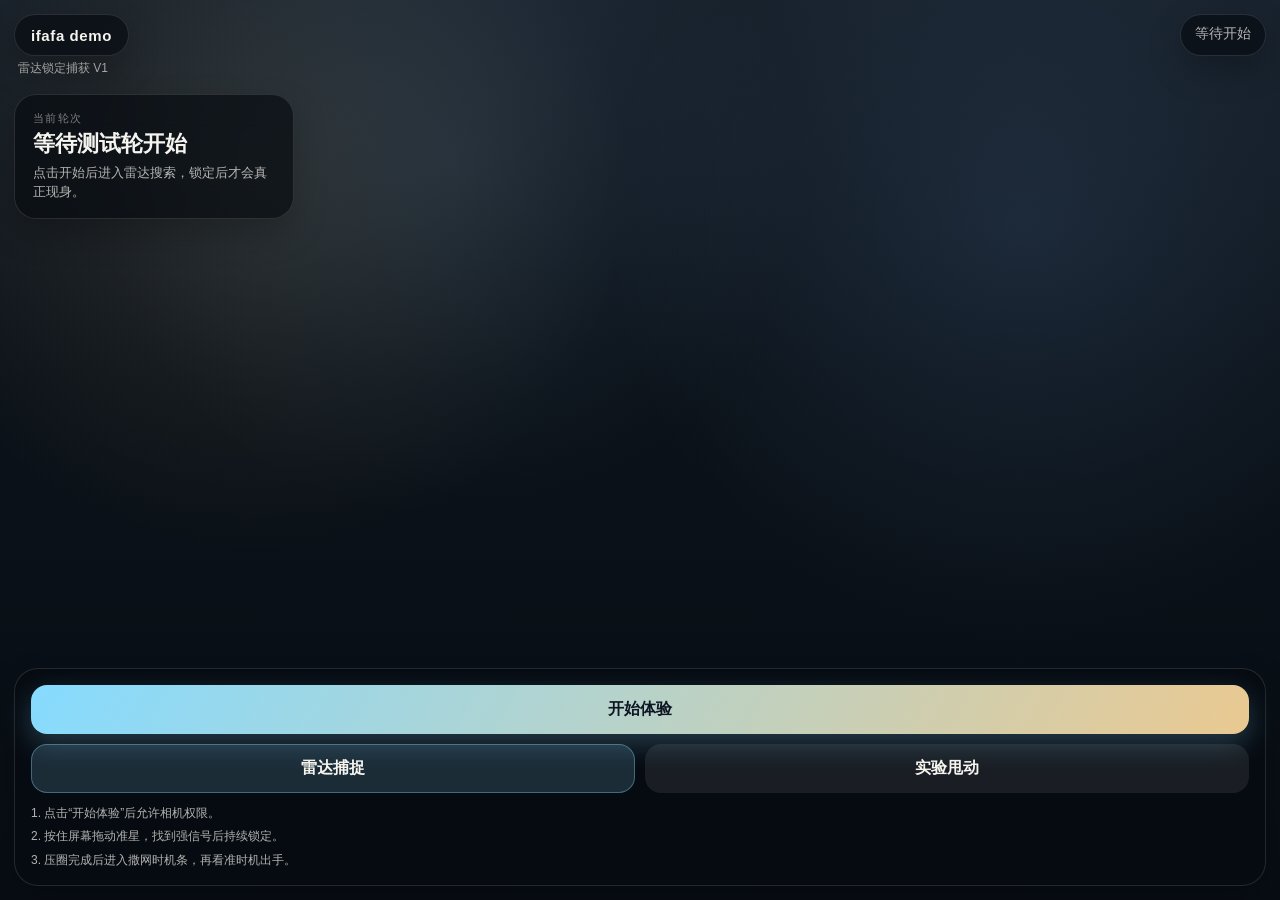
==== index.html @ df703deb "Add 2.5D butterfly rig motion MVP" ====
<!doctype html>
<html lang="zh-CN">
<head>
  <meta charset="UTF-8" />
  <meta name="viewport" content="width=device-width,initial-scale=1,viewport-fit=cover,user-scalable=no" />
  <meta name="apple-mobile-web-app-capable" content="yes" />
  <title>ifafa Demo</title>
  <link rel="stylesheet" href="styles.css" />
</head>
<body>
  <div id="app">
    <video id="camera" playsinline autoplay muted></video>
    <canvas id="fx"></canvas>

    <div class="ambient-glow"></div>

    <div class="topbar">
      <div class="brand-group">
        <div class="brand">ifafa demo</div>
        <div class="brand-subtitle">雷达锁定捕获 V1</div>
      </div>
      <div id="status" class="status">等待开始</div>
    </div>

    <div class="flight-card">
      <div class="eyebrow">当前轮次</div>
      <div id="specimenName" class="specimen-name">等待测试轮开始</div>
      <div id="specimenMeta" class="specimen-meta">点击开始后进入雷达搜索，锁定后才会真正现身。</div>
    </div>

    <div id="hudPanel" class="hud-panel hidden">
      <div class="hud-grid">
        <div class="meter-card">
          <div class="meter-header">
            <span>雷达信号</span>
            <strong id="signalValue">弱</strong>
          </div>
          <div class="meter-shell">
            <div id="signalFill" class="meter-fill meter-fill-signal"></div>
          </div>
        </div>

        <div class="meter-card">
          <div class="meter-header">
            <span>锁定进度</span>
            <strong id="lockValue">0%</strong>
          </div>
          <div class="meter-shell">
            <div id="lockFill" class="meter-fill meter-fill-lock"></div>
          </div>
        </div>

        <div id="trackCard" class="meter-card">
          <div class="meter-header">
            <span>压圈进度</span>
            <strong id="trackValue">0%</strong>
          </div>
          <div class="meter-shell">
            <div id="trackFill" class="meter-fill meter-fill-track"></div>
          </div>
        </div>
      </div>

      <div class="chip-row">
        <div class="chip-card">
          <span>警觉</span>
          <strong id="alertValue">0 / 3</strong>
        </div>
        <div class="chip-card">
          <span>测试网</span>
          <strong id="netsValue">5</strong>
        </div>
      </div>
    </div>

    <div id="butterfly" class="hidden" aria-label="butterfly">
      <div class="butterfly-shadow"></div>
      <div id="butterflyFigure" class="butterfly-figure">
        <div id="butterflyRig" class="butterfly-rig">
          <div class="butterfly-part part-wing-back-left"></div>
          <div class="butterfly-part part-wing-back-right"></div>
          <div class="butterfly-part part-body"></div>
          <div class="butterfly-part part-wing-front-left"></div>
          <div class="butterfly-part part-wing-front-right"></div>
        </div>
      </div>
    </div>

    <div id="reticle" class="reticle hidden" aria-hidden="true">
      <div class="reticle-sweep"></div>
      <div class="reticle-ring reticle-ring-outer"></div>
      <div class="reticle-ring reticle-ring-middle"></div>
      <div class="reticle-ring reticle-ring-inner"></div>
      <div class="reticle-crosshair reticle-crosshair-h"></div>
      <div class="reticle-crosshair reticle-crosshair-v"></div>
      <div class="reticle-core"></div>
      <div id="reticleLabel" class="reticle-label">SEARCH</div>
    </div>

    <div id="throwPanel" class="throw-panel hidden">
      <div class="throw-top">
        <div id="throwTitle" class="throw-title">撒网窗口</div>
        <div id="throwHint" class="throw-hint">观察光标往返节奏，在有效区内出手。</div>
      </div>
      <div class="timing-shell">
        <div id="timingZone" class="timing-zone"></div>
        <div id="perfectZone" class="perfect-zone"></div>
        <div id="timingCursor" class="timing-cursor"></div>
      </div>
      <button id="throwBtn" class="primary-btn throw-btn">撒网</button>
    </div>

    <div id="toast" class="toast hidden"></div>

    <div id="resultCard" class="result-card hidden">
      <div id="resultBadge" class="result-badge">捕获成功</div>
      <div id="resultTitle" class="result-title">你抓到了暮光蝶</div>
      <div id="resultMeta" class="result-meta">轻快型 · Common</div>
      <div id="resultFlavor" class="result-flavor">它像一片被阳光唤醒的叶子，在你面前轻轻拐了一个弯。</div>
      <div class="result-actions">
        <button id="continueBtn" class="secondary-btn">继续探索</button>
      </div>
    </div>

    <div id="bottomPanel" class="bottom-panel">
      <button id="startBtn" class="primary-btn">开始体验</button>
      <div class="modes">
        <button id="huntModeBtn" class="mode-btn active">雷达捕捉</button>
        <button id="shakeModeBtn" class="mode-btn">实验甩动</button>
      </div>
      <div id="phaseHint" class="hint">
        <div>1. 点击“开始体验”后允许相机权限。</div>
        <div>2. 按住屏幕拖动准星，找到强信号后持续锁定。</div>
        <div>3. 压圈完成后进入撒网时机条，再看准时机出手。</div>
      </div>
    </div>
  </div>

  <script src="app.js"></script>
</body>
</html>
---- styles.css ----
:root {
  --bg: #090f15;
  --panel: rgba(7, 11, 17, 0.68);
  --panel-strong: rgba(9, 16, 24, 0.82);
  --line: rgba(255, 255, 255, 0.12);
  --line-strong: rgba(255, 255, 255, 0.22);
  --text: #f6f4ef;
  --muted: rgba(246, 244, 239, 0.72);
  --muted-soft: rgba(246, 244, 239, 0.48);
  --accent: #88d7ff;
  --accent-2: #ffd68a;
  --accent-3: #d9b9ff;
  --success: #9af4c5;
  --danger: #ffb0a7;
  --warning: #ffc67d;
  --shadow: rgba(0, 0, 0, 0.42);
}

* {
  box-sizing: border-box;
}

html,
body {
  margin: 0;
  padding: 0;
  width: 100%;
  height: 100%;
  background: radial-gradient(circle at top, #1a2330 0%, #090f15 60%, #05070b 100%);
  color: var(--text);
  font-family: "SF Pro Text", "Avenir Next", "Helvetica Neue", sans-serif;
  overflow: hidden;
}

body {
  overscroll-behavior: none;
}

#app {
  position: relative;
  width: 100vw;
  height: 100vh;
  overflow: hidden;
  background: #000;
  isolation: isolate;
  touch-action: none;
}

#camera,
#fx,
.ambient-glow {
  position: absolute;
  inset: 0;
  width: 100%;
  height: 100%;
}

#camera {
  object-fit: cover;
  background:
    radial-gradient(circle at 35% 18%, rgba(132, 194, 255, 0.12), transparent 32%),
    linear-gradient(180deg, #18212b 0%, #0d141b 42%, #090f15 100%);
}

#fx {
  pointer-events: none;
}

.ambient-glow {
  pointer-events: none;
  background:
    radial-gradient(circle at 20% 20%, rgba(255, 221, 149, 0.1), transparent 30%),
    radial-gradient(circle at 80% 25%, rgba(125, 182, 255, 0.12), transparent 34%),
    linear-gradient(180deg, rgba(5, 10, 18, 0.1), rgba(5, 10, 18, 0.36));
  z-index: 1;
}

.topbar,
.flight-card,
.hud-panel,
.throw-panel,
.bottom-panel,
.toast,
.result-card,
.reticle {
  z-index: 12;
}

.brand,
.status,
.flight-card,
.hud-panel,
.throw-panel,
.bottom-panel,
.result-card,
.toast {
  background: var(--panel);
  border: 1px solid var(--line);
  backdrop-filter: blur(16px);
  -webkit-backdrop-filter: blur(16px);
  box-shadow: 0 14px 34px rgba(0, 0, 0, 0.24);
}

.topbar {
  position: absolute;
  top: max(14px, env(safe-area-inset-top));
  left: 14px;
  right: 14px;
  display: flex;
  justify-content: space-between;
  gap: 12px;
  align-items: flex-start;
}

.brand-group {
  display: flex;
  flex-direction: column;
  gap: 4px;
}

.brand {
  display: inline-flex;
  align-items: center;
  min-height: 42px;
  padding: 10px 16px;
  border-radius: 999px;
  font-size: 15px;
  font-weight: 700;
  letter-spacing: 0.04em;
  text-transform: lowercase;
}

.brand-subtitle {
  padding-left: 4px;
  font-size: 12px;
  color: var(--muted);
}

.status {
  min-height: 42px;
  max-width: min(46vw, 240px);
  padding: 10px 14px;
  border-radius: 999px;
  font-size: 14px;
  color: var(--muted);
  text-align: right;
}

.flight-card {
  position: absolute;
  top: max(94px, calc(env(safe-area-inset-top) + 78px));
  left: 14px;
  width: min(280px, calc(100vw - 28px));
  border-radius: 22px;
  padding: 16px 18px;
}

.eyebrow {
  font-size: 11px;
  letter-spacing: 0.12em;
  text-transform: uppercase;
  color: var(--muted-soft);
}

.specimen-name {
  margin-top: 6px;
  font-size: 22px;
  font-weight: 700;
  line-height: 1.1;
}

.specimen-meta {
  margin-top: 8px;
  color: var(--muted);
  line-height: 1.45;
  font-size: 13px;
}

.hud-panel {
  position: absolute;
  top: max(94px, calc(env(safe-area-inset-top) + 78px));
  right: 14px;
  width: min(310px, calc(100vw - 28px));
  border-radius: 22px;
  padding: 14px;
}

.hud-grid {
  display: grid;
  gap: 10px;
}

.meter-card {
  display: grid;
  gap: 7px;
}

.meter-card.is-dimmed {
  opacity: 0.45;
}

.meter-header {
  display: flex;
  justify-content: space-between;
  gap: 8px;
  font-size: 12px;
  color: var(--muted);
}

.meter-header strong {
  color: var(--text);
  font-size: 13px;
}

.meter-shell {
  position: relative;
  height: 9px;
  border-radius: 999px;
  background: rgba(255, 255, 255, 0.08);
  overflow: hidden;
}

.meter-fill {
  position: absolute;
  inset: 0 auto 0 0;
  width: 0%;
  border-radius: inherit;
  transition: width 120ms ease-out, opacity 120ms ease-out;
}

.meter-fill-signal {
  background: linear-gradient(90deg, rgba(136, 215, 255, 0.24), rgba(136, 215, 255, 0.92));
}

.meter-fill-lock {
  background: linear-gradient(90deg, rgba(255, 214, 138, 0.22), rgba(255, 214, 138, 0.92));
}

.meter-fill-track {
  background: linear-gradient(90deg, rgba(154, 244, 197, 0.22), rgba(154, 244, 197, 0.94));
}

.chip-row {
  display: grid;
  grid-template-columns: 1fr 1fr;
  gap: 10px;
  margin-top: 12px;
}

.chip-card {
  display: flex;
  justify-content: space-between;
  gap: 8px;
  align-items: center;
  min-height: 44px;
  padding: 11px 12px;
  border-radius: 16px;
  background: rgba(255, 255, 255, 0.04);
  border: 1px solid rgba(255, 255, 255, 0.06);
}

.chip-card span {
  font-size: 12px;
  color: var(--muted);
}

.chip-card strong {
  font-size: 15px;
}

#butterfly {
  --size: 112px;
  --dir-x: 1;
  --flight-tilt: 0deg;
  --bank-angle: 0deg;
  --lift: 0px;
  --rig-lift: 0px;
  --rig-jitter-x: 0px;
  --rig-jitter-y: 0px;
  --body-tilt: 0deg;
  --body-yaw: 0deg;
  --body-bob: 0px;
  --body-scale: 1;
  --wing-front-left-angle: -10deg;
  --wing-front-right-angle: 10deg;
  --wing-back-left-angle: -7deg;
  --wing-back-right-angle: 7deg;
  --wing-front-left-scale: 1;
  --wing-front-right-scale: 1;
  --wing-back-left-scale: 1;
  --wing-back-right-scale: 1;
  --shadow-scale: 0.94;
  --shadow-opacity: 0.42;
  --flap-duration: 0.24s;
  --flap-depth: 1;
  --wing-a: #fff4b3;
  --wing-b: #f3a55d;
  --wing-c: #7ac7ff;
  --wing-d: #695ee6;
  --body-color: #37293d;
  position: absolute;
  left: 50%;
  top: 34%;
  width: var(--size);
  height: var(--size);
  transform: translate(-50%, -50%) rotate(var(--flight-tilt));
  pointer-events: none;
  z-index: 10;
  filter: drop-shadow(0 8px 18px rgba(0, 0, 0, 0.38));
}

#butterfly.materializing {
  animation: materializeFloat 0.76s ease-out forwards;
}

.butterfly-shadow {
  position: absolute;
  left: 50%;
  bottom: -8px;
  width: 52%;
  height: 12px;
  transform: translateX(-50%) scaleX(var(--shadow-scale));
  border-radius: 999px;
  background: rgba(0, 0, 0, 0.22);
  filter: blur(10px);
  opacity: var(--shadow-opacity);
}

.butterfly-figure {
  position: absolute;
  inset: 0;
  transform: translateY(var(--lift)) scaleX(var(--dir-x)) rotate(var(--bank-angle));
  transform-origin: 50% 50%;
  transform-style: preserve-3d;
  perspective: 720px;
}

.butterfly-rig {
  position: absolute;
  inset: 0;
  transform:
    translate3d(var(--rig-jitter-x), calc(var(--rig-lift) + var(--rig-jitter-y)), 0)
    rotateZ(var(--body-yaw));
  transform-origin: 50% 55%;
  transform-style: preserve-3d;
  will-change: transform;
}

.butterfly-part {
  position: absolute;
  inset: 0;
  background-image: var(--part-image, none);
  background-repeat: no-repeat;
  background-position: center;
  background-size: 100% 100%;
  backface-visibility: hidden;
  will-change: transform, opacity, filter;
}

.part-wing-back-left,
.part-wing-back-right {
  opacity: 0.86;
  filter: saturate(0.92) brightness(0.92);
}

.part-wing-front-left,
.part-wing-front-right {
  filter: saturate(1.04) brightness(1.02);
}

.part-body {
  z-index: 3;
  clip-path: polygon(45% 11%, 55% 11%, 59% 37%, 58% 83%, 52% 96%, 48% 96%, 42% 83%, 41% 37%);
  transform:
    translateY(var(--body-bob))
    rotate(var(--body-tilt))
    scale(var(--body-scale));
  transform-origin: 50% 56%;
}

.part-wing-back-left {
  z-index: 1;
  clip-path: polygon(5% 47%, 19% 39%, 39% 47%, 49% 54%, 48% 87%, 31% 95%, 13% 84%, 6% 61%);
  transform:
    translate3d(-1.5%, 1%, -12px)
    rotate(var(--wing-back-left-angle))
    scaleY(var(--wing-back-left-scale));
  transform-origin: 49% 56%;
}

.part-wing-back-right {
  z-index: 1;
  clip-path: polygon(95% 47%, 81% 39%, 61% 47%, 51% 54%, 52% 87%, 69% 95%, 87% 84%, 94% 61%);
  transform:
    translate3d(1.5%, 1%, -12px)
    rotate(var(--wing-back-right-angle))
    scaleY(var(--wing-back-right-scale));
  transform-origin: 51% 56%;
}

.part-wing-front-left {
  z-index: 4;
  clip-path: polygon(4% 17%, 25% 5%, 45% 11%, 52% 48%, 46% 54%, 34% 47%, 15% 39%, 6% 27%);
  transform:
    translate3d(-1.5%, -0.5%, 10px)
    rotate(var(--wing-front-left-angle))
    scaleY(var(--wing-front-left-scale));
  transform-origin: 50% 53%;
}

.part-wing-front-right {
  z-index: 4;
  clip-path: polygon(96% 17%, 75% 5%, 55% 11%, 48% 48%, 54% 54%, 66% 47%, 85% 39%, 94% 27%);
  transform:
    translate3d(1.5%, -0.5%, 10px)
    rotate(var(--wing-front-right-angle))
    scaleY(var(--wing-front-right-scale));
  transform-origin: 50% 53%;
}

.reticle {
  --signal-strength: 0;
  --lock-progress: 0;
  --track-progress: 0;
  position: absolute;
  left: 50%;
  top: 40%;
  width: 148px;
  height: 148px;
  transform: translate(-50%, -50%);
  border-radius: 50%;
  pointer-events: none;
  z-index: 13;
}

.reticle::before {
  content: "";
  position: absolute;
  inset: -16px;
  border-radius: 50%;
  border: 1px solid rgba(136, 215, 255, calc(0.04 + var(--signal-strength) * 0.24));
  box-shadow:
    0 0 30px rgba(136, 215, 255, calc(0.05 + var(--signal-strength) * 0.22)),
    inset 0 0 28px rgba(136, 215, 255, calc(0.02 + var(--lock-progress) * 0.24));
}

.reticle.is-track::before {
  border-color: rgba(154, 244, 197, calc(0.08 + var(--track-progress) * 0.24));
  box-shadow:
    0 0 36px rgba(154, 244, 197, calc(0.08 + var(--track-progress) * 0.22)),
    inset 0 0 34px rgba(154, 244, 197, calc(0.04 + var(--track-progress) * 0.28));
}

.reticle.is-throw::before {
  border-color: rgba(255, 214, 138, 0.3);
  box-shadow:
    0 0 40px rgba(255, 214, 138, 0.28),
    inset 0 0 28px rgba(255, 214, 138, 0.16);
}

.reticle.is-focused .reticle-sweep {
  opacity: 1;
}

.reticle-sweep,
.reticle-ring,
.reticle-core,
.reticle-crosshair,
.reticle-label {
  position: absolute;
}

.reticle-sweep {
  inset: 9px;
  border-radius: 50%;
  background:
    conic-gradient(
      from 0deg,
      rgba(136, 215, 255, 0) 0deg,
      rgba(136, 215, 255, 0.08) 220deg,
      rgba(136, 215, 255, 0.44) 310deg,
      rgba(136, 215, 255, 0.08) 360deg
    );
  mix-blend-mode: screen;
  opacity: calc(0.2 + var(--signal-strength) * 0.65);
  animation: sweepSpin 1.4s linear infinite;
}

.reticle-ring {
  inset: 0;
  border-radius: 50%;
  border: 1px solid rgba(255, 255, 255, 0.18);
}

.reticle-ring-middle {
  inset: 17px;
  border-color: rgba(255, 255, 255, 0.12);
}

.reticle-ring-inner {
  inset: 34px;
  border-color: rgba(255, 255, 255, 0.1);
}

.reticle-core {
  left: 50%;
  top: 50%;
  width: 16px;
  height: 16px;
  transform: translate(-50%, -50%);
  border-radius: 50%;
  background:
    radial-gradient(circle at 50% 50%, rgba(255, 255, 255, 0.88), rgba(136, 215, 255, 0.18) 68%, transparent 72%);
  box-shadow:
    0 0 14px rgba(136, 215, 255, calc(0.16 + var(--signal-strength) * 0.35)),
    0 0 28px rgba(136, 215, 255, calc(0.1 + var(--lock-progress) * 0.24));
}

.reticle-crosshair {
  left: 50%;
  top: 50%;
  background: rgba(255, 255, 255, 0.28);
  transform: translate(-50%, -50%);
}

.reticle-crosshair-h {
  width: 92px;
  height: 1px;
}

.reticle-crosshair-v {
  width: 1px;
  height: 92px;
}

.reticle-label {
  left: 50%;
  bottom: -28px;
  transform: translateX(-50%);
  min-width: 88px;
  padding: 6px 10px;
  border-radius: 999px;
  background: rgba(5, 10, 18, 0.64);
  border: 1px solid rgba(255, 255, 255, 0.12);
  text-align: center;
  font-size: 11px;
  letter-spacing: 0.12em;
  color: var(--muted);
}

.throw-panel {
  position: absolute;
  left: 14px;
  right: 14px;
  bottom: max(212px, calc(env(safe-area-inset-bottom) + 188px));
  border-radius: 24px;
  padding: 16px;
}

.throw-top {
  display: flex;
  justify-content: space-between;
  gap: 10px;
  align-items: flex-start;
}

.throw-title {
  font-size: 18px;
  font-weight: 700;
}

.throw-hint {
  max-width: 54%;
  text-align: right;
  color: var(--muted);
  font-size: 12px;
  line-height: 1.4;
}

.timing-shell {
  position: relative;
  height: 34px;
  margin-top: 14px;
  border-radius: 999px;
  background:
    linear-gradient(90deg, rgba(255, 255, 255, 0.05), rgba(255, 255, 255, 0.1)),
    rgba(255, 255, 255, 0.06);
  overflow: hidden;
}

.timing-zone,
.perfect-zone,
.timing-cursor {
  position: absolute;
  top: 0;
  bottom: 0;
}

.timing-zone {
  border-radius: 999px;
  background: rgba(255, 214, 138, 0.32);
  box-shadow: inset 0 0 0 1px rgba(255, 214, 138, 0.32);
}

.perfect-zone {
  border-radius: 999px;
  background: rgba(154, 244, 197, 0.44);
  box-shadow: inset 0 0 0 1px rgba(154, 244, 197, 0.42);
}

.timing-cursor {
  width: 4px;
  border-radius: 999px;
  background: linear-gradient(180deg, #ffffff 0%, #88d7ff 100%);
  box-shadow:
    0 0 12px rgba(255, 255, 255, 0.5),
    0 0 28px rgba(136, 215, 255, 0.42);
  transform: translateX(-50%);
}

.throw-btn {
  margin-top: 14px;
}

.bottom-panel {
  position: absolute;
  left: 14px;
  right: 14px;
  bottom: max(14px, env(safe-area-inset-bottom));
  border-radius: 24px;
  padding: 16px;
}

.primary-btn,
.secondary-btn,
.mode-btn {
  appearance: none;
  border: none;
  border-radius: 16px;
  padding: 14px 16px;
  font-size: 16px;
  font-weight: 700;
}

.primary-btn {
  width: 100%;
  background: linear-gradient(120deg, #86dbff 0%, #eac991 100%);
  color: #0d1622;
  box-shadow: 0 10px 28px rgba(134, 219, 255, 0.24);
}

.primary-btn:disabled {
  opacity: 0.6;
}

.secondary-btn {
  width: 100%;
  background: rgba(255, 255, 255, 0.12);
  color: var(--text);
}

.modes {
  display: grid;
  grid-template-columns: 1fr 1fr;
  gap: 10px;
  margin-top: 10px;
}

.mode-btn {
  background: rgba(255, 255, 255, 0.08);
  color: var(--text);
}

.mode-btn.active {
  background: rgba(136, 215, 255, 0.16);
  box-shadow: inset 0 0 0 1px rgba(136, 215, 255, 0.36);
}

.hint {
  margin-top: 12px;
  display: grid;
  gap: 6px;
  color: var(--muted);
  font-size: 12px;
  line-height: 1.45;
}

.toast {
  position: absolute;
  left: 50%;
  top: 23%;
  transform: translateX(-50%);
  max-width: calc(100vw - 34px);
  border-radius: 999px;
  padding: 10px 14px;
  text-align: center;
  font-size: 14px;
}

.result-card {
  position: absolute;
  left: 16px;
  right: 16px;
  top: 50%;
  transform: translateY(-50%);
  border-radius: 26px;
  padding: 20px;
  box-shadow: 0 24px 60px rgba(0, 0, 0, 0.4);
}

.result-card.is-failure {
  background: rgba(19, 12, 12, 0.82);
}

.result-badge {
  display: inline-flex;
  align-items: center;
  min-height: 30px;
  padding: 6px 12px;
  border-radius: 999px;
  background: rgba(136, 215, 255, 0.14);
  color: var(--accent);
  font-size: 12px;
  font-weight: 700;
}

.result-card.is-failure .result-badge {
  background: rgba(255, 176, 167, 0.14);
  color: var(--danger);
}

.result-card.is-perfect .result-badge {
  background: rgba(154, 244, 197, 0.16);
  color: var(--success);
}

.result-title {
  margin-top: 14px;
  font-size: 30px;
  font-weight: 800;
  line-height: 1.05;
}

.result-meta {
  margin-top: 8px;
  color: rgba(246, 244, 239, 0.82);
  font-size: 15px;
}

.result-flavor {
  margin-top: 12px;
  color: var(--muted);
  font-size: 14px;
  line-height: 1.55;
}

.result-actions {
  margin-top: 18px;
}

.hidden {
  display: none !important;
}

.capture-hit {
  animation: capturePulse 0.38s ease-out forwards;
}

@keyframes sweepSpin {
  from {
    transform: rotate(0deg);
  }
  to {
    transform: rotate(360deg);
  }
}

@keyframes materializeFloat {
  0% {
    opacity: 0;
    filter: blur(16px) drop-shadow(0 0 0 rgba(136, 215, 255, 0));
    transform: translate(-50%, -50%) scale(0.74) rotate(calc(var(--flight-tilt) - 10deg));
  }
  45% {
    opacity: 0.74;
    filter: blur(7px) drop-shadow(0 0 18px rgba(136, 215, 255, 0.34));
  }
  100% {
    opacity: 1;
    filter: blur(0) drop-shadow(0 8px 18px rgba(0, 0, 0, 0.38));
    transform: translate(-50%, -50%) scale(1) rotate(var(--flight-tilt));
  }
}

@keyframes capturePulse {
  0% {
    opacity: 1;
    transform: translateY(var(--lift)) scaleX(var(--dir-x)) rotate(var(--bank-angle)) scale(1);
  }
  55% {
    opacity: 1;
    transform: translateY(var(--lift)) scaleX(var(--dir-x)) rotate(var(--bank-angle)) scale(1.14);
  }
  100% {
    opacity: 0;
    transform: translateY(var(--lift)) scaleX(var(--dir-x)) rotate(var(--bank-angle)) scale(0.42);
  }
}

@media (max-width: 760px) {
  .hud-panel {
    top: auto;
    left: 14px;
    right: 14px;
    bottom: max(342px, calc(env(safe-area-inset-bottom) + 318px));
    width: auto;
  }

  .throw-panel {
    bottom: max(236px, calc(env(safe-area-inset-bottom) + 212px));
  }
}

@media (max-width: 420px) {
  .brand-subtitle,
  .hint {
    font-size: 11px;
  }

  .flight-card,
  .hud-panel,
  .throw-panel,
  .bottom-panel {
    border-radius: 20px;
  }

  .specimen-name {
    font-size: 20px;
  }

  .reticle {
    width: 138px;
    height: 138px;
  }

  .throw-title {
    font-size: 17px;
  }

  .result-title {
    font-size: 26px;
  }
}
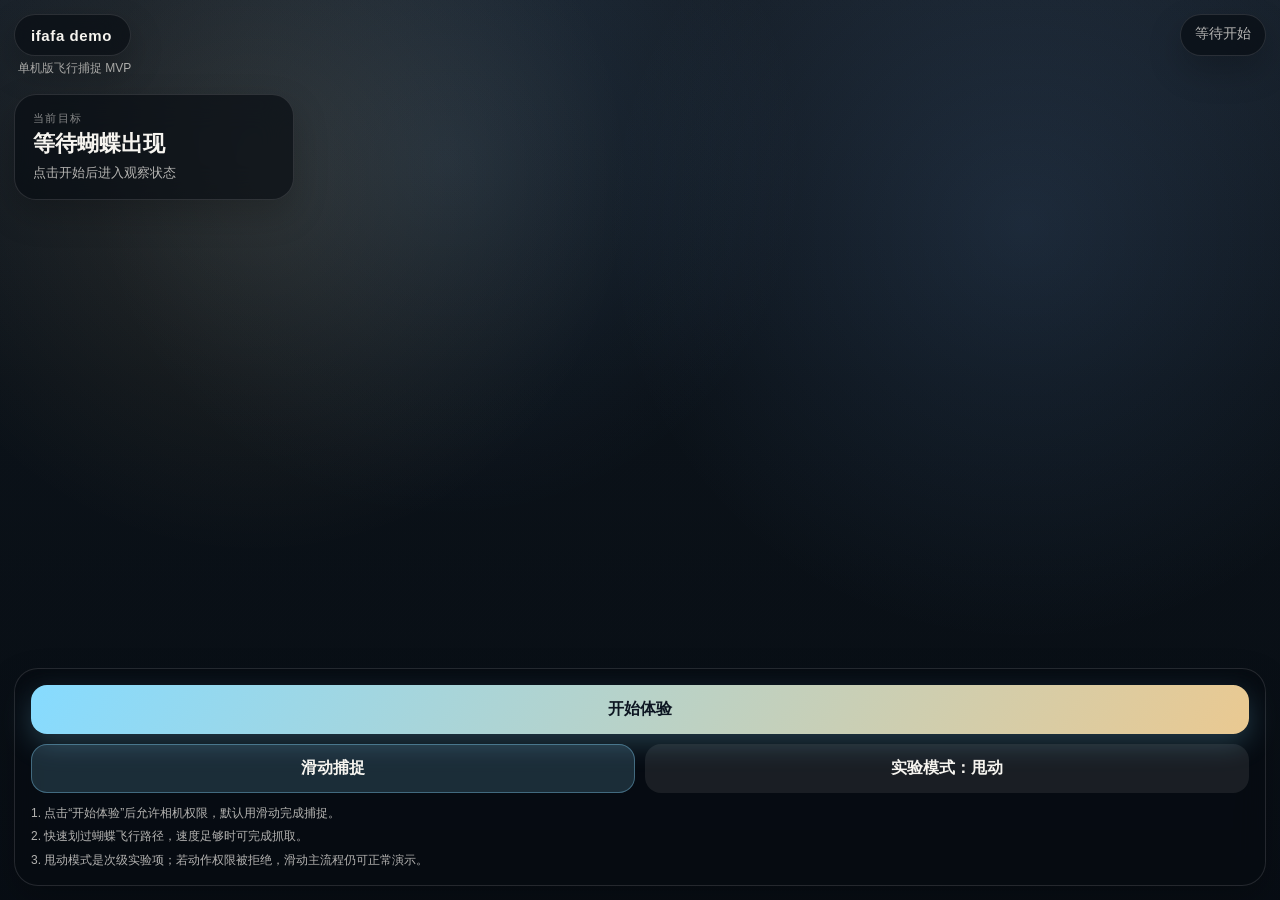
==== commit 3a601e1f: "Restore flying capture baseline on main" ====
--- a/index.html
+++ b/index.html
@@ -17,99 +17,32 @@
     <div class="topbar">
       <div class="brand-group">
         <div class="brand">ifafa demo</div>
-        <div class="brand-subtitle">雷达锁定捕获 V1</div>
+        <div class="brand-subtitle">单机版飞行捕捉 MVP</div>
       </div>
       <div id="status" class="status">等待开始</div>
     </div>
 
     <div class="flight-card">
-      <div class="eyebrow">当前轮次</div>
-      <div id="specimenName" class="specimen-name">等待测试轮开始</div>
-      <div id="specimenMeta" class="specimen-meta">点击开始后进入雷达搜索，锁定后才会真正现身。</div>
-    </div>
-
-    <div id="hudPanel" class="hud-panel hidden">
-      <div class="hud-grid">
-        <div class="meter-card">
-          <div class="meter-header">
-            <span>雷达信号</span>
-            <strong id="signalValue">弱</strong>
-          </div>
-          <div class="meter-shell">
-            <div id="signalFill" class="meter-fill meter-fill-signal"></div>
-          </div>
-        </div>
-
-        <div class="meter-card">
-          <div class="meter-header">
-            <span>锁定进度</span>
-            <strong id="lockValue">0%</strong>
-          </div>
-          <div class="meter-shell">
-            <div id="lockFill" class="meter-fill meter-fill-lock"></div>
-          </div>
-        </div>
-
-        <div id="trackCard" class="meter-card">
-          <div class="meter-header">
-            <span>压圈进度</span>
-            <strong id="trackValue">0%</strong>
-          </div>
-          <div class="meter-shell">
-            <div id="trackFill" class="meter-fill meter-fill-track"></div>
-          </div>
-        </div>
-      </div>
-
-      <div class="chip-row">
-        <div class="chip-card">
-          <span>警觉</span>
-          <strong id="alertValue">0 / 3</strong>
-        </div>
-        <div class="chip-card">
-          <span>测试网</span>
-          <strong id="netsValue">5</strong>
-        </div>
-      </div>
+      <div class="eyebrow">当前目标</div>
+      <div id="specimenName" class="specimen-name">等待蝴蝶出现</div>
+      <div id="specimenMeta" class="specimen-meta">点击开始后进入观察状态</div>
     </div>
 
     <div id="butterfly" class="hidden" aria-label="butterfly">
       <div class="butterfly-shadow"></div>
       <div id="butterflyFigure" class="butterfly-figure">
-        <div id="butterflyRig" class="butterfly-rig">
-          <div class="butterfly-part part-wing-back-left"></div>
-          <div class="butterfly-part part-wing-back-right"></div>
-          <div class="butterfly-part part-body"></div>
-          <div class="butterfly-part part-wing-front-left"></div>
-          <div class="butterfly-part part-wing-front-right"></div>
+        <img id="butterflySprite" class="butterfly-sprite hidden" alt="butterfly sprite" />
+        <div id="butterflyArt" class="butterfly-art">
+          <div class="wing wing-back left"></div>
+          <div class="wing wing-front left"></div>
+          <div class="body"></div>
+          <div class="wing wing-back right"></div>
+          <div class="wing wing-front right"></div>
         </div>
       </div>
     </div>
 
-    <div id="reticle" class="reticle hidden" aria-hidden="true">
-      <div class="reticle-sweep"></div>
-      <div class="reticle-ring reticle-ring-outer"></div>
-      <div class="reticle-ring reticle-ring-middle"></div>
-      <div class="reticle-ring reticle-ring-inner"></div>
-      <div class="reticle-crosshair reticle-crosshair-h"></div>
-      <div class="reticle-crosshair reticle-crosshair-v"></div>
-      <div class="reticle-core"></div>
-      <div id="reticleLabel" class="reticle-label">SEARCH</div>
-    </div>
-
-    <div id="throwPanel" class="throw-panel hidden">
-      <div class="throw-top">
-        <div id="throwTitle" class="throw-title">撒网窗口</div>
-        <div id="throwHint" class="throw-hint">观察光标往返节奏，在有效区内出手。</div>
-      </div>
-      <div class="timing-shell">
-        <div id="timingZone" class="timing-zone"></div>
-        <div id="perfectZone" class="perfect-zone"></div>
-        <div id="timingCursor" class="timing-cursor"></div>
-      </div>
-      <button id="throwBtn" class="primary-btn throw-btn">撒网</button>
-    </div>
-
+    <div id="reticle" class="hidden"></div>
     <div id="toast" class="toast hidden"></div>
 
     <div id="resultCard" class="result-card hidden">
@@ -122,16 +55,16 @@
       </div>
     </div>
 
-    <div id="bottomPanel" class="bottom-panel">
+    <div class="bottom-panel">
       <button id="startBtn" class="primary-btn">开始体验</button>
       <div class="modes">
-        <button id="huntModeBtn" class="mode-btn active">雷达捕捉</button>
-        <button id="shakeModeBtn" class="mode-btn">实验甩动</button>
+        <button id="swipeModeBtn" class="mode-btn active">滑动捕捉</button>
+        <button id="shakeModeBtn" class="mode-btn">实验模式：甩动</button>
       </div>
-      <div id="phaseHint" class="hint">
-        <div>1. 点击“开始体验”后允许相机权限。</div>
-        <div>2. 按住屏幕拖动准星，找到强信号后持续锁定。</div>
-        <div>3. 压圈完成后进入撒网时机条，再看准时机出手。</div>
+      <div class="hint">
+        <div>1. 点击“开始体验”后允许相机权限，默认用滑动完成捕捉。</div>
+        <div>2. 快速划过蝴蝶飞行路径，速度足够时可完成抓取。</div>
+        <div>3. 甩动模式是次级实验项；若动作权限被拒绝，滑动主流程仍可正常演示。</div>
       </div>
     </div>
   </div>
--- a/styles.css
+++ b/styles.css
@@ -1,18 +1,15 @@
 :root {
   --bg: #090f15;
-  --panel: rgba(7, 11, 17, 0.68);
-  --panel-strong: rgba(9, 16, 24, 0.82);
+  --panel: rgba(7, 11, 17, 0.66);
   --line: rgba(255, 255, 255, 0.12);
   --line-strong: rgba(255, 255, 255, 0.22);
   --text: #f6f4ef;
   --muted: rgba(246, 244, 239, 0.72);
-  --muted-soft: rgba(246, 244, 239, 0.48);
   --accent: #88d7ff;
   --accent-2: #ffd68a;
   --accent-3: #d9b9ff;
   --success: #9af4c5;
   --danger: #ffb0a7;
-  --warning: #ffc67d;
   --shadow: rgba(0, 0, 0, 0.42);
 }
 
@@ -43,7 +40,6 @@
   overflow: hidden;
   background: #000;
   isolation: isolate;
-  touch-action: none;
 }
 
 #camera,
@@ -71,26 +67,39 @@
   background:
     radial-gradient(circle at 20% 20%, rgba(255, 221, 149, 0.1), transparent 30%),
     radial-gradient(circle at 80% 25%, rgba(125, 182, 255, 0.12), transparent 34%),
-    linear-gradient(180deg, rgba(5, 10, 18, 0.1), rgba(5, 10, 18, 0.36));
+    linear-gradient(180deg, rgba(5, 10, 18, 0.1), rgba(5, 10, 18, 0.35));
   z-index: 1;
 }
 
 .topbar,
 .flight-card,
-.hud-panel,
-.throw-panel,
 .bottom-panel,
 .toast,
 .result-card,
-.reticle {
+#reticle {
   z-index: 12;
+}
+
+.topbar {
+  position: absolute;
+  top: max(14px, env(safe-area-inset-top));
+  left: 14px;
+  right: 14px;
+  display: flex;
+  justify-content: space-between;
+  gap: 12px;
+  align-items: flex-start;
+}
+
+.brand-group {
+  display: flex;
+  flex-direction: column;
+  gap: 4px;
 }
 
 .brand,
 .status,
 .flight-card,
-.hud-panel,
-.throw-panel,
 .bottom-panel,
 .result-card,
 .toast {
@@ -98,24 +107,7 @@
   border: 1px solid var(--line);
   backdrop-filter: blur(16px);
   -webkit-backdrop-filter: blur(16px);
-  box-shadow: 0 14px 34px rgba(0, 0, 0, 0.24);
-}
-
-.topbar {
-  position: absolute;
-  top: max(14px, env(safe-area-inset-top));
-  left: 14px;
-  right: 14px;
-  display: flex;
-  justify-content: space-between;
-  gap: 12px;
-  align-items: flex-start;
-}
-
-.brand-group {
-  display: flex;
-  flex-direction: column;
-  gap: 4px;
+  box-shadow: 0 14px 34px rgba(0, 0, 0, 0.22);
 }
 
 .brand {
@@ -138,7 +130,6 @@
 
 .status {
   min-height: 42px;
-  max-width: min(46vw, 240px);
   padding: 10px 14px;
   border-radius: 999px;
   font-size: 14px;
@@ -159,7 +150,7 @@
   font-size: 11px;
   letter-spacing: 0.12em;
   text-transform: uppercase;
-  color: var(--muted-soft);
+  color: rgba(246, 244, 239, 0.52);
 }
 
 .specimen-name {
@@ -174,98 +165,6 @@
   color: var(--muted);
   line-height: 1.45;
   font-size: 13px;
-}
-
-.hud-panel {
-  position: absolute;
-  top: max(94px, calc(env(safe-area-inset-top) + 78px));
-  right: 14px;
-  width: min(310px, calc(100vw - 28px));
-  border-radius: 22px;
-  padding: 14px;
-}
-
-.hud-grid {
-  display: grid;
-  gap: 10px;
-}
-
-.meter-card {
-  display: grid;
-  gap: 7px;
-}
-
-.meter-card.is-dimmed {
-  opacity: 0.45;
-}
-
-.meter-header {
-  display: flex;
-  justify-content: space-between;
-  gap: 8px;
-  font-size: 12px;
-  color: var(--muted);
-}
-
-.meter-header strong {
-  color: var(--text);
-  font-size: 13px;
-}
-
-.meter-shell {
-  position: relative;
-  height: 9px;
-  border-radius: 999px;
-  background: rgba(255, 255, 255, 0.08);
-  overflow: hidden;
-}
-
-.meter-fill {
-  position: absolute;
-  inset: 0 auto 0 0;
-  width: 0%;
-  border-radius: inherit;
-  transition: width 120ms ease-out, opacity 120ms ease-out;
-}
-
-.meter-fill-signal {
-  background: linear-gradient(90deg, rgba(136, 215, 255, 0.24), rgba(136, 215, 255, 0.92));
-}
-
-.meter-fill-lock {
-  background: linear-gradient(90deg, rgba(255, 214, 138, 0.22), rgba(255, 214, 138, 0.92));
-}
-
-.meter-fill-track {
-  background: linear-gradient(90deg, rgba(154, 244, 197, 0.22), rgba(154, 244, 197, 0.94));
-}
-
-.chip-row {
-  display: grid;
-  grid-template-columns: 1fr 1fr;
-  gap: 10px;
-  margin-top: 12px;
-}
-
-.chip-card {
-  display: flex;
-  justify-content: space-between;
-  gap: 8px;
-  align-items: center;
-  min-height: 44px;
-  padding: 11px 12px;
-  border-radius: 16px;
-  background: rgba(255, 255, 255, 0.04);
-  border: 1px solid rgba(255, 255, 255, 0.06);
-}
-
-.chip-card span {
-  font-size: 12px;
-  color: var(--muted);
-}
-
-.chip-card strong {
-  font-size: 15px;
 }
 
 #butterfly {
@@ -274,23 +173,6 @@
   --flight-tilt: 0deg;
   --bank-angle: 0deg;
   --lift: 0px;
-  --rig-lift: 0px;
-  --rig-jitter-x: 0px;
-  --rig-jitter-y: 0px;
-  --body-tilt: 0deg;
-  --body-yaw: 0deg;
-  --body-bob: 0px;
-  --body-scale: 1;
-  --wing-front-left-angle: -10deg;
-  --wing-front-right-angle: 10deg;
-  --wing-back-left-angle: -7deg;
-  --wing-back-right-angle: 7deg;
-  --wing-front-left-scale: 1;
-  --wing-front-right-scale: 1;
-  --wing-back-left-scale: 1;
-  --wing-back-right-scale: 1;
-  --shadow-scale: 0.94;
-  --shadow-opacity: 0.42;
   --flap-duration: 0.24s;
   --flap-depth: 1;
   --wing-a: #fff4b3;
@@ -302,28 +184,24 @@
   left: 50%;
   top: 34%;
   width: var(--size);
-  height: var(--size);
+  height: calc(var(--size) * 0.78);
   transform: translate(-50%, -50%) rotate(var(--flight-tilt));
   pointer-events: none;
   z-index: 10;
   filter: drop-shadow(0 8px 18px rgba(0, 0, 0, 0.38));
 }
 
-#butterfly.materializing {
-  animation: materializeFloat 0.76s ease-out forwards;
-}
-
 .butterfly-shadow {
   position: absolute;
   left: 50%;
   bottom: -8px;
   width: 52%;
   height: 12px;
-  transform: translateX(-50%) scaleX(var(--shadow-scale));
+  transform: translateX(-50%) scaleX(calc(0.92 + var(--flap-depth) * 0.02));
   border-radius: 999px;
   background: rgba(0, 0, 0, 0.22);
   filter: blur(10px);
-  opacity: var(--shadow-opacity);
+  opacity: 0.42;
 }
 
 .butterfly-figure {
@@ -331,295 +209,124 @@
   inset: 0;
   transform: translateY(var(--lift)) scaleX(var(--dir-x)) rotate(var(--bank-angle));
   transform-origin: 50% 50%;
-  transform-style: preserve-3d;
-  perspective: 720px;
-}
-
-.butterfly-rig {
+}
+
+.butterfly-sprite {
   position: absolute;
   inset: 0;
-  transform:
-    translate3d(var(--rig-jitter-x), calc(var(--rig-lift) + var(--rig-jitter-y)), 0)
-    rotateZ(var(--body-yaw));
-  transform-origin: 50% 55%;
-  transform-style: preserve-3d;
-  will-change: transform;
-}
-
-.butterfly-part {
+  width: 100%;
+  height: 100%;
+  object-fit: contain;
+  animation: spriteFloat calc(var(--flap-duration) * 2.2) infinite alternate ease-in-out;
+}
+
+.butterfly-art {
   position: absolute;
   inset: 0;
-  background-image: var(--part-image, none);
-  background-repeat: no-repeat;
-  background-position: center;
-  background-size: 100% 100%;
-  backface-visibility: hidden;
-  will-change: transform, opacity, filter;
-}
-
-.part-wing-back-left,
-.part-wing-back-right {
-  opacity: 0.86;
-  filter: saturate(0.92) brightness(0.92);
-}
-
-.part-wing-front-left,
-.part-wing-front-right {
-  filter: saturate(1.04) brightness(1.02);
-}
-
-.part-body {
-  z-index: 3;
-  clip-path: polygon(45% 11%, 55% 11%, 59% 37%, 58% 83%, 52% 96%, 48% 96%, 42% 83%, 41% 37%);
-  transform:
-    translateY(var(--body-bob))
-    rotate(var(--body-tilt))
-    scale(var(--body-scale));
-  transform-origin: 50% 56%;
-}
-
-.part-wing-back-left {
-  z-index: 1;
-  clip-path: polygon(5% 47%, 19% 39%, 39% 47%, 49% 54%, 48% 87%, 31% 95%, 13% 84%, 6% 61%);
-  transform:
-    translate3d(-1.5%, 1%, -12px)
-    rotate(var(--wing-back-left-angle))
-    scaleY(var(--wing-back-left-scale));
-  transform-origin: 49% 56%;
-}
-
-.part-wing-back-right {
-  z-index: 1;
-  clip-path: polygon(95% 47%, 81% 39%, 61% 47%, 51% 54%, 52% 87%, 69% 95%, 87% 84%, 94% 61%);
-  transform:
-    translate3d(1.5%, 1%, -12px)
-    rotate(var(--wing-back-right-angle))
-    scaleY(var(--wing-back-right-scale));
-  transform-origin: 51% 56%;
-}
-
-.part-wing-front-left {
-  z-index: 4;
-  clip-path: polygon(4% 17%, 25% 5%, 45% 11%, 52% 48%, 46% 54%, 34% 47%, 15% 39%, 6% 27%);
-  transform:
-    translate3d(-1.5%, -0.5%, 10px)
-    rotate(var(--wing-front-left-angle))
-    scaleY(var(--wing-front-left-scale));
-  transform-origin: 50% 53%;
-}
-
-.part-wing-front-right {
-  z-index: 4;
-  clip-path: polygon(96% 17%, 75% 5%, 55% 11%, 48% 48%, 54% 54%, 66% 47%, 85% 39%, 94% 27%);
-  transform:
-    translate3d(1.5%, -0.5%, 10px)
-    rotate(var(--wing-front-right-angle))
-    scaleY(var(--wing-front-right-scale));
-  transform-origin: 50% 53%;
-}
-
-.reticle {
-  --signal-strength: 0;
-  --lock-progress: 0;
-  --track-progress: 0;
+}
+
+.wing {
+  position: absolute;
+  background:
+    radial-gradient(circle at 34% 32%, rgba(255, 255, 255, 0.88), transparent 18%),
+    radial-gradient(circle at 55% 52%, var(--wing-a) 0%, var(--wing-b) 30%, var(--wing-c) 62%, var(--wing-d) 100%);
+  border: 1px solid rgba(255, 255, 255, 0.14);
+  box-shadow: inset 0 0 18px rgba(255, 255, 255, 0.08);
+}
+
+.wing.left {
+  transform-origin: 100% 50%;
+}
+
+.wing.right {
+  transform-origin: 0% 50%;
+}
+
+.wing-back {
+  top: 16px;
+  width: 34%;
+  height: 46%;
+  opacity: 0.72;
+  border-radius: 78% 28% 82% 34% / 68% 34% 78% 42%;
+}
+
+.wing-front {
+  top: 2px;
+  width: 43%;
+  height: 58%;
+  border-radius: 84% 24% 80% 28% / 76% 34% 82% 36%;
+}
+
+.wing-front.left {
+  left: 8px;
+  animation: flapLeft var(--flap-duration) infinite alternate ease-in-out;
+}
+
+.wing-back.left {
+  left: 18px;
+  animation: flapLeftBack calc(var(--flap-duration) * 1.08) infinite alternate ease-in-out;
+}
+
+.wing-front.right {
+  right: 8px;
+  animation: flapRight var(--flap-duration) infinite alternate ease-in-out;
+}
+
+.wing-back.right {
+  right: 18px;
+  animation: flapRightBack calc(var(--flap-duration) * 1.08) infinite alternate ease-in-out;
+}
+
+.body {
   position: absolute;
   left: 50%;
-  top: 40%;
-  width: 148px;
-  height: 148px;
+  top: 9px;
+  width: 12%;
+  height: 72%;
+  transform: translateX(-50%);
+  border-radius: 999px;
+  background:
+    linear-gradient(180deg, rgba(255, 255, 255, 0.4), transparent 18%),
+    linear-gradient(180deg, #15131b 0%, var(--body-color) 55%, #161417 100%);
+  box-shadow:
+    0 0 0 1px rgba(255, 255, 255, 0.12),
+    inset 0 -8px 12px rgba(0, 0, 0, 0.2);
+}
+
+.body::before,
+.body::after {
+  content: "";
+  position: absolute;
+  top: -8px;
+  width: 1px;
+  height: 14px;
+  background: rgba(255, 255, 255, 0.46);
+  transform-origin: bottom center;
+}
+
+.body::before {
+  left: 2px;
+  transform: rotate(-22deg);
+}
+
+.body::after {
+  right: 2px;
+  transform: rotate(22deg);
+}
+
+#reticle {
+  position: absolute;
+  left: 50%;
+  top: 36%;
+  width: 124px;
+  height: 124px;
   transform: translate(-50%, -50%);
   border-radius: 50%;
+  border: 1.5px dashed rgba(255, 255, 255, 0.2);
+  box-shadow:
+    0 0 0 8px rgba(255, 255, 255, 0.04),
+    0 0 30px rgba(136, 215, 255, 0.12);
   pointer-events: none;
-  z-index: 13;
-}
-
-.reticle::before {
-  content: "";
-  position: absolute;
-  inset: -16px;
-  border-radius: 50%;
-  border: 1px solid rgba(136, 215, 255, calc(0.04 + var(--signal-strength) * 0.24));
-  box-shadow:
-    0 0 30px rgba(136, 215, 255, calc(0.05 + var(--signal-strength) * 0.22)),
-    inset 0 0 28px rgba(136, 215, 255, calc(0.02 + var(--lock-progress) * 0.24));
-}
-
-.reticle.is-track::before {
-  border-color: rgba(154, 244, 197, calc(0.08 + var(--track-progress) * 0.24));
-  box-shadow:
-    0 0 36px rgba(154, 244, 197, calc(0.08 + var(--track-progress) * 0.22)),
-    inset 0 0 34px rgba(154, 244, 197, calc(0.04 + var(--track-progress) * 0.28));
-}
-
-.reticle.is-throw::before {
-  border-color: rgba(255, 214, 138, 0.3);
-  box-shadow:
-    0 0 40px rgba(255, 214, 138, 0.28),
-    inset 0 0 28px rgba(255, 214, 138, 0.16);
-}
-
-.reticle.is-focused .reticle-sweep {
-  opacity: 1;
-}
-
-.reticle-sweep,
-.reticle-ring,
-.reticle-core,
-.reticle-crosshair,
-.reticle-label {
-  position: absolute;
-}
-
-.reticle-sweep {
-  inset: 9px;
-  border-radius: 50%;
-  background:
-    conic-gradient(
-      from 0deg,
-      rgba(136, 215, 255, 0) 0deg,
-      rgba(136, 215, 255, 0.08) 220deg,
-      rgba(136, 215, 255, 0.44) 310deg,
-      rgba(136, 215, 255, 0.08) 360deg
-    );
-  mix-blend-mode: screen;
-  opacity: calc(0.2 + var(--signal-strength) * 0.65);
-  animation: sweepSpin 1.4s linear infinite;
-}
-
-.reticle-ring {
-  inset: 0;
-  border-radius: 50%;
-  border: 1px solid rgba(255, 255, 255, 0.18);
-}
-
-.reticle-ring-middle {
-  inset: 17px;
-  border-color: rgba(255, 255, 255, 0.12);
-}
-
-.reticle-ring-inner {
-  inset: 34px;
-  border-color: rgba(255, 255, 255, 0.1);
-}
-
-.reticle-core {
-  left: 50%;
-  top: 50%;
-  width: 16px;
-  height: 16px;
-  transform: translate(-50%, -50%);
-  border-radius: 50%;
-  background:
-    radial-gradient(circle at 50% 50%, rgba(255, 255, 255, 0.88), rgba(136, 215, 255, 0.18) 68%, transparent 72%);
-  box-shadow:
-    0 0 14px rgba(136, 215, 255, calc(0.16 + var(--signal-strength) * 0.35)),
-    0 0 28px rgba(136, 215, 255, calc(0.1 + var(--lock-progress) * 0.24));
-}
-
-.reticle-crosshair {
-  left: 50%;
-  top: 50%;
-  background: rgba(255, 255, 255, 0.28);
-  transform: translate(-50%, -50%);
-}
-
-.reticle-crosshair-h {
-  width: 92px;
-  height: 1px;
-}
-
-.reticle-crosshair-v {
-  width: 1px;
-  height: 92px;
-}
-
-.reticle-label {
-  left: 50%;
-  bottom: -28px;
-  transform: translateX(-50%);
-  min-width: 88px;
-  padding: 6px 10px;
-  border-radius: 999px;
-  background: rgba(5, 10, 18, 0.64);
-  border: 1px solid rgba(255, 255, 255, 0.12);
-  text-align: center;
-  font-size: 11px;
-  letter-spacing: 0.12em;
-  color: var(--muted);
-}
-
-.throw-panel {
-  position: absolute;
-  left: 14px;
-  right: 14px;
-  bottom: max(212px, calc(env(safe-area-inset-bottom) + 188px));
-  border-radius: 24px;
-  padding: 16px;
-}
-
-.throw-top {
-  display: flex;
-  justify-content: space-between;
-  gap: 10px;
-  align-items: flex-start;
-}
-
-.throw-title {
-  font-size: 18px;
-  font-weight: 700;
-}
-
-.throw-hint {
-  max-width: 54%;
-  text-align: right;
-  color: var(--muted);
-  font-size: 12px;
-  line-height: 1.4;
-}
-
-.timing-shell {
-  position: relative;
-  height: 34px;
-  margin-top: 14px;
-  border-radius: 999px;
-  background:
-    linear-gradient(90deg, rgba(255, 255, 255, 0.05), rgba(255, 255, 255, 0.1)),
-    rgba(255, 255, 255, 0.06);
-  overflow: hidden;
-}
-
-.timing-zone,
-.perfect-zone,
-.timing-cursor {
-  position: absolute;
-  top: 0;
-  bottom: 0;
-}
-
-.timing-zone {
-  border-radius: 999px;
-  background: rgba(255, 214, 138, 0.32);
-  box-shadow: inset 0 0 0 1px rgba(255, 214, 138, 0.32);
-}
-
-.perfect-zone {
-  border-radius: 999px;
-  background: rgba(154, 244, 197, 0.44);
-  box-shadow: inset 0 0 0 1px rgba(154, 244, 197, 0.42);
-}
-
-.timing-cursor {
-  width: 4px;
-  border-radius: 999px;
-  background: linear-gradient(180deg, #ffffff 0%, #88d7ff 100%);
-  box-shadow:
-    0 0 12px rgba(255, 255, 255, 0.5),
-    0 0 28px rgba(136, 215, 255, 0.42);
-  transform: translateX(-50%);
-}
-
-.throw-btn {
-  margin-top: 14px;
 }
 
 .bottom-panel {
@@ -646,11 +353,7 @@
   width: 100%;
   background: linear-gradient(120deg, #86dbff 0%, #eac991 100%);
   color: #0d1622;
-  box-shadow: 0 10px 28px rgba(134, 219, 255, 0.24);
-}
-
-.primary-btn:disabled {
-  opacity: 0.6;
+  box-shadow: 0 10px 28px rgba(134, 219, 255, 0.22);
 }
 
 .secondary-btn {
@@ -688,7 +391,7 @@
 .toast {
   position: absolute;
   left: 50%;
-  top: 23%;
+  top: 22%;
   transform: translateX(-50%);
   max-width: calc(100vw - 34px);
   border-radius: 999px;
@@ -706,10 +409,6 @@
   border-radius: 26px;
   padding: 20px;
   box-shadow: 0 24px 60px rgba(0, 0, 0, 0.4);
-}
-
-.result-card.is-failure {
-  background: rgba(19, 12, 12, 0.82);
 }
 
 .result-badge {
@@ -724,16 +423,6 @@
   font-weight: 700;
 }
 
-.result-card.is-failure .result-badge {
-  background: rgba(255, 176, 167, 0.14);
-  color: var(--danger);
-}
-
-.result-card.is-perfect .result-badge {
-  background: rgba(154, 244, 197, 0.16);
-  color: var(--success);
-}
-
 .result-title {
   margin-top: 14px;
   font-size: 30px;
@@ -766,29 +455,52 @@
   animation: capturePulse 0.38s ease-out forwards;
 }
 
-@keyframes sweepSpin {
+.miss {
+  animation: miss 0.3s ease-out;
+}
+
+@keyframes flapLeft {
   from {
-    transform: rotate(0deg);
+    transform: rotate(calc(10deg + var(--flap-depth) * 5deg)) scaleY(1);
   }
   to {
-    transform: rotate(360deg);
-  }
-}
-
-@keyframes materializeFloat {
-  0% {
-    opacity: 0;
-    filter: blur(16px) drop-shadow(0 0 0 rgba(136, 215, 255, 0));
-    transform: translate(-50%, -50%) scale(0.74) rotate(calc(var(--flight-tilt) - 10deg));
-  }
-  45% {
-    opacity: 0.74;
-    filter: blur(7px) drop-shadow(0 0 18px rgba(136, 215, 255, 0.34));
-  }
-  100% {
-    opacity: 1;
-    filter: blur(0) drop-shadow(0 8px 18px rgba(0, 0, 0, 0.38));
-    transform: translate(-50%, -50%) scale(1) rotate(var(--flight-tilt));
+    transform: rotate(calc(-28deg - var(--flap-depth) * 11deg)) scaleY(0.9);
+  }
+}
+
+@keyframes flapRight {
+  from {
+    transform: rotate(calc(-10deg - var(--flap-depth) * 5deg)) scaleY(1);
+  }
+  to {
+    transform: rotate(calc(28deg + var(--flap-depth) * 11deg)) scaleY(0.9);
+  }
+}
+
+@keyframes flapLeftBack {
+  from {
+    transform: rotate(calc(6deg + var(--flap-depth) * 3deg)) scaleY(0.96);
+  }
+  to {
+    transform: rotate(calc(-18deg - var(--flap-depth) * 8deg)) scaleY(0.88);
+  }
+}
+
+@keyframes flapRightBack {
+  from {
+    transform: rotate(calc(-6deg - var(--flap-depth) * 3deg)) scaleY(0.96);
+  }
+  to {
+    transform: rotate(calc(18deg + var(--flap-depth) * 8deg)) scaleY(0.88);
+  }
+}
+
+@keyframes spriteFloat {
+  from {
+    transform: translateY(-1px) scale(1);
+  }
+  to {
+    transform: translateY(2px) scale(0.98);
   }
 }
 
@@ -807,46 +519,29 @@
   }
 }
 
-@media (max-width: 760px) {
-  .hud-panel {
-    top: auto;
-    left: 14px;
-    right: 14px;
-    bottom: max(342px, calc(env(safe-area-inset-bottom) + 318px));
-    width: auto;
-  }
-
-  .throw-panel {
-    bottom: max(236px, calc(env(safe-area-inset-bottom) + 212px));
-  }
-}
-
-@media (max-width: 420px) {
+@keyframes miss {
+  0%,
+  100% {
+    transform: translate(-50%, -50%) rotate(var(--flight-tilt));
+  }
+  25% {
+    transform: translate(calc(-50% - 8px), -50%) rotate(calc(var(--flight-tilt) - 3deg));
+  }
+  75% {
+    transform: translate(calc(-50% + 8px), -50%) rotate(calc(var(--flight-tilt) + 3deg));
+  }
+}
+
+@media (max-width: 380px) {
   .brand-subtitle,
   .hint {
     font-size: 11px;
   }
 
-  .flight-card,
-  .hud-panel,
-  .throw-panel,
-  .bottom-panel {
-    border-radius: 20px;
-  }
-
   .specimen-name {
     font-size: 20px;
   }
 
-  .reticle {
-    width: 138px;
-    height: 138px;
-  }
-
-  .throw-title {
-    font-size: 17px;
-  }
-
   .result-title {
     font-size: 26px;
   }
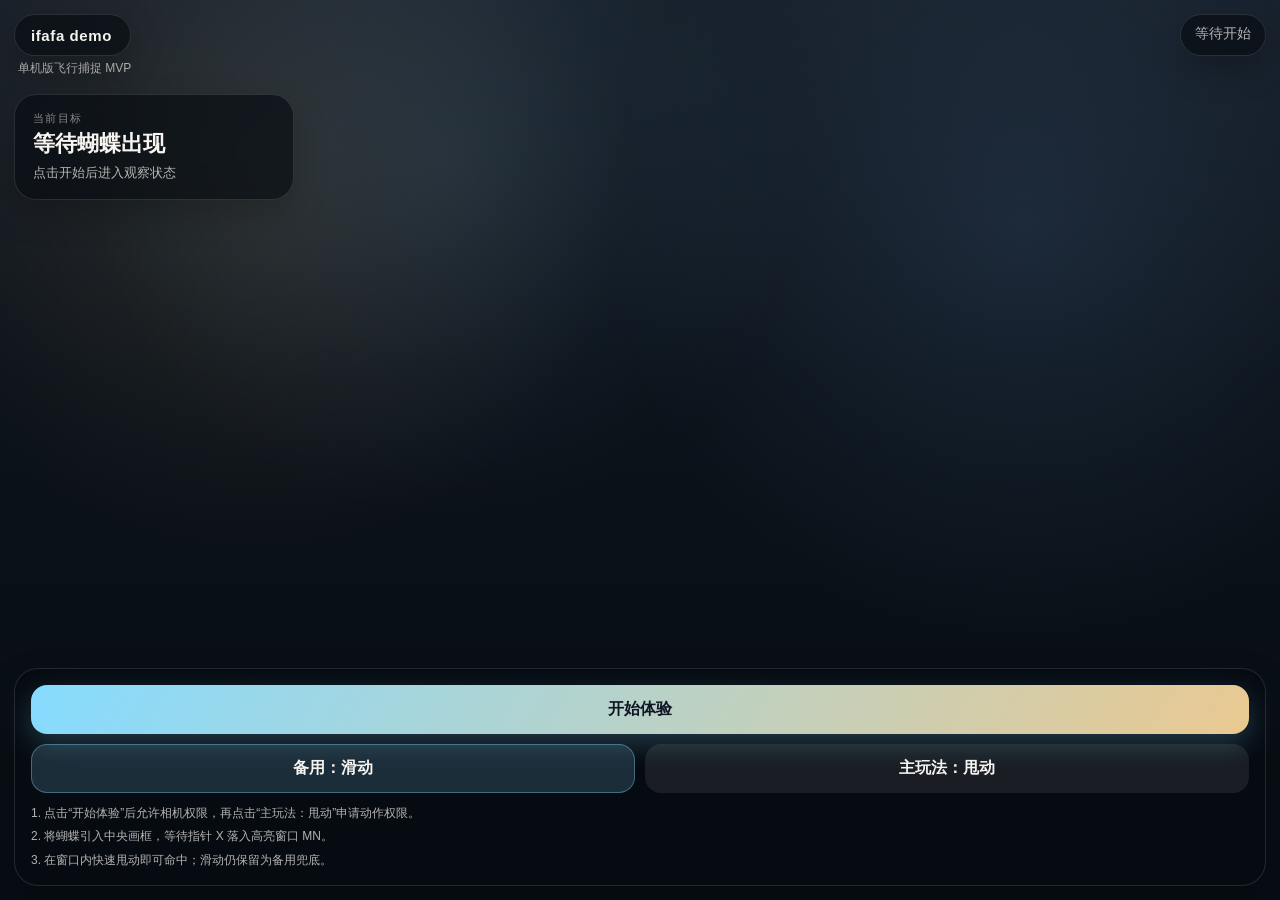
==== commit d52c7176: "Add timing bar capture loop on main" ====
--- a/index.html
+++ b/index.html
@@ -32,6 +32,23 @@
       <div class="butterfly-shadow"></div>
       <div id="butterflyFigure" class="butterfly-figure">
         <img id="butterflySprite" class="butterfly-sprite hidden" alt="butterfly sprite" />
+        <div id="butterflyRig" class="butterfly-rig hidden" aria-hidden="true">
+          <div id="partBody" class="butterfly-part part-body">
+            <img class="butterfly-part-image" alt="" />
+          </div>
+          <div id="partWingFrontLeft" class="butterfly-part part-wing-front-left">
+            <img class="butterfly-part-image" alt="" />
+          </div>
+          <div id="partWingFrontRight" class="butterfly-part part-wing-front-right">
+            <img class="butterfly-part-image" alt="" />
+          </div>
+          <div id="partWingBackLeft" class="butterfly-part part-wing-back-left">
+            <img class="butterfly-part-image" alt="" />
+          </div>
+          <div id="partWingBackRight" class="butterfly-part part-wing-back-right">
+            <img class="butterfly-part-image" alt="" />
+          </div>
+        </div>
         <div id="butterflyArt" class="butterfly-art">
           <div class="wing wing-back left"></div>
           <div class="wing wing-front left"></div>
@@ -42,7 +59,21 @@
       </div>
     </div>
 
-    <div id="reticle" class="hidden"></div>
+    <div id="captureFrame" class="capture-frame hidden" aria-hidden="true">
+      <div class="capture-frame-core"></div>
+    </div>
+
+    <div id="timingHud" class="timing-hud hidden" aria-hidden="true">
+      <div class="timing-head">
+        <div class="timing-title">捕获时机</div>
+        <div id="timingMeta" class="timing-meta">主玩法：入框后看准窗口甩动</div>
+      </div>
+      <div id="timingBar" class="timing-bar">
+        <div id="timingWindow" class="timing-window"></div>
+        <div id="timingCursor" class="timing-cursor"></div>
+      </div>
+    </div>
+
     <div id="toast" class="toast hidden"></div>
 
     <div id="resultCard" class="result-card hidden">
@@ -58,13 +89,13 @@
     <div class="bottom-panel">
       <button id="startBtn" class="primary-btn">开始体验</button>
       <div class="modes">
-        <button id="swipeModeBtn" class="mode-btn active">滑动捕捉</button>
-        <button id="shakeModeBtn" class="mode-btn">实验模式：甩动</button>
+        <button id="swipeModeBtn" class="mode-btn active">备用：滑动</button>
+        <button id="shakeModeBtn" class="mode-btn">主玩法：甩动</button>
       </div>
       <div class="hint">
-        <div>1. 点击“开始体验”后允许相机权限，默认用滑动完成捕捉。</div>
-        <div>2. 快速划过蝴蝶飞行路径，速度足够时可完成抓取。</div>
-        <div>3. 甩动模式是次级实验项；若动作权限被拒绝，滑动主流程仍可正常演示。</div>
+        <div>1. 点击“开始体验”后允许相机权限，再点击“主玩法：甩动”申请动作权限。</div>
+        <div>2. 将蝴蝶引入中央画框，等待指针 X 落入高亮窗口 MN。</div>
+        <div>3. 在窗口内快速甩动即可命中；滑动仍保留为备用兜底。</div>
       </div>
     </div>
   </div>
--- a/styles.css
+++ b/styles.css
@@ -74,9 +74,10 @@
 .topbar,
 .flight-card,
 .bottom-panel,
+.timing-hud,
 .toast,
 .result-card,
-#reticle {
+#captureFrame {
   z-index: 12;
 }
 
@@ -172,43 +173,66 @@
   --dir-x: 1;
   --flight-tilt: 0deg;
   --bank-angle: 0deg;
-  --lift: 0px;
-  --flap-duration: 0.24s;
-  --flap-depth: 1;
+  --figure-lift: 0px;
   --wing-a: #fff4b3;
   --wing-b: #f3a55d;
   --wing-c: #7ac7ff;
   --wing-d: #695ee6;
   --body-color: #37293d;
+  --body-tilt: 0deg;
+  --body-yaw: 0deg;
+  --body-bob: 0px;
+  --body-jitter-x: 0px;
+  --body-jitter-y: 0px;
+  --body-scale-base: 1;
+  --front-origin-left-x: 84%;
+  --front-origin-right-x: 16%;
+  --front-origin-y: 48%;
+  --back-origin-left-x: 82%;
+  --back-origin-right-x: 18%;
+  --back-origin-y: 44%;
+  --wing-front-left-angle: 20deg;
+  --wing-front-right-angle: -20deg;
+  --wing-back-left-angle: 16deg;
+  --wing-back-right-angle: -16deg;
+  --wing-front-left-scale: 1;
+  --wing-front-right-scale: 1;
+  --wing-back-left-scale: 1;
+  --wing-back-right-scale: 1;
+  --shadow-scale: 1;
+  --shadow-opacity: 0.36;
   position: absolute;
   left: 50%;
   top: 34%;
   width: var(--size);
-  height: calc(var(--size) * 0.78);
+  height: var(--size);
   transform: translate(-50%, -50%) rotate(var(--flight-tilt));
   pointer-events: none;
   z-index: 10;
   filter: drop-shadow(0 8px 18px rgba(0, 0, 0, 0.38));
+  will-change: transform, opacity;
 }
 
 .butterfly-shadow {
   position: absolute;
   left: 50%;
-  bottom: -8px;
-  width: 52%;
-  height: 12px;
-  transform: translateX(-50%) scaleX(calc(0.92 + var(--flap-depth) * 0.02));
+  bottom: -6px;
+  width: 50%;
+  height: 14px;
+  transform: translateX(-50%) scale(var(--shadow-scale));
   border-radius: 999px;
   background: rgba(0, 0, 0, 0.22);
   filter: blur(10px);
-  opacity: 0.42;
+  opacity: var(--shadow-opacity);
+  will-change: transform, opacity;
 }
 
 .butterfly-figure {
   position: absolute;
   inset: 0;
-  transform: translateY(var(--lift)) scaleX(var(--dir-x)) rotate(var(--bank-angle));
+  transform: translateY(var(--figure-lift)) scaleX(var(--dir-x)) rotate(var(--bank-angle));
   transform-origin: 50% 50%;
+  will-change: transform, opacity;
 }
 
 .butterfly-sprite {
@@ -217,12 +241,69 @@
   width: 100%;
   height: 100%;
   object-fit: contain;
-  animation: spriteFloat calc(var(--flap-duration) * 2.2) infinite alternate ease-in-out;
+}
+
+.butterfly-rig {
+  position: absolute;
+  inset: 0;
+}
+
+.butterfly-part {
+  position: absolute;
+  overflow: hidden;
+  backface-visibility: hidden;
+  transform-style: preserve-3d;
+  will-change: transform, opacity;
+}
+
+.butterfly-part-image {
+  position: absolute;
+  max-width: none;
+  user-select: none;
+  -webkit-user-drag: none;
+  pointer-events: none;
+}
+
+.part-body {
+  z-index: 5;
+  transform-origin: 50% 32%;
+  transform:
+    translate3d(var(--body-jitter-x), calc(var(--body-bob) + var(--body-jitter-y)), 0)
+    rotate(var(--body-tilt))
+    skewX(var(--body-yaw))
+    scale(var(--body-scale-base));
+}
+
+.part-wing-front-left {
+  z-index: 4;
+  transform-origin: var(--front-origin-left-x) var(--front-origin-y);
+  transform: rotate(var(--wing-front-left-angle)) scaleY(var(--wing-front-left-scale));
+}
+
+.part-wing-front-right {
+  z-index: 4;
+  transform-origin: var(--front-origin-right-x) var(--front-origin-y);
+  transform: rotate(var(--wing-front-right-angle)) scaleY(var(--wing-front-right-scale));
+}
+
+.part-wing-back-left {
+  z-index: 3;
+  opacity: 0.82;
+  transform-origin: var(--back-origin-left-x) var(--back-origin-y);
+  transform: rotate(var(--wing-back-left-angle)) scaleY(var(--wing-back-left-scale));
+}
+
+.part-wing-back-right {
+  z-index: 3;
+  opacity: 0.82;
+  transform-origin: var(--back-origin-right-x) var(--back-origin-y);
+  transform: rotate(var(--wing-back-right-angle)) scaleY(var(--wing-back-right-scale));
 }
 
 .butterfly-art {
   position: absolute;
   inset: 0;
+  transform: translateY(2px) rotate(-4deg);
 }
 
 .wing {
@@ -259,22 +340,22 @@
 
 .wing-front.left {
   left: 8px;
-  animation: flapLeft var(--flap-duration) infinite alternate ease-in-out;
+  animation: flapLeft 0.24s infinite alternate ease-in-out;
 }
 
 .wing-back.left {
   left: 18px;
-  animation: flapLeftBack calc(var(--flap-duration) * 1.08) infinite alternate ease-in-out;
+  animation: flapLeftBack 0.26s infinite alternate ease-in-out;
 }
 
 .wing-front.right {
   right: 8px;
-  animation: flapRight var(--flap-duration) infinite alternate ease-in-out;
+  animation: flapRight 0.24s infinite alternate ease-in-out;
 }
 
 .wing-back.right {
   right: 18px;
-  animation: flapRightBack calc(var(--flap-duration) * 1.08) infinite alternate ease-in-out;
+  animation: flapRightBack 0.26s infinite alternate ease-in-out;
 }
 
 .body {
@@ -314,19 +395,161 @@
   transform: rotate(22deg);
 }
 
-#reticle {
+.capture-frame {
   position: absolute;
   left: 50%;
   top: 36%;
-  width: 124px;
-  height: 124px;
+  width: 132px;
+  height: 132px;
   transform: translate(-50%, -50%);
-  border-radius: 50%;
-  border: 1.5px dashed rgba(255, 255, 255, 0.2);
+  border-radius: 26px;
+  border: 1.5px solid rgba(255, 255, 255, 0.22);
   box-shadow:
     0 0 0 8px rgba(255, 255, 255, 0.04),
-    0 0 30px rgba(136, 215, 255, 0.12);
+    0 0 30px rgba(136, 215, 255, 0.14);
   pointer-events: none;
+  overflow: hidden;
+}
+
+.capture-frame::before,
+.capture-frame::after,
+.capture-frame-core::before,
+.capture-frame-core::after {
+  content: "";
+  position: absolute;
+  width: 22px;
+  height: 22px;
+  border-color: rgba(136, 215, 255, 0.88);
+}
+
+.capture-frame::before {
+  left: 8px;
+  top: 8px;
+  border-left: 3px solid;
+  border-top: 3px solid;
+  border-top-left-radius: 14px;
+}
+
+.capture-frame::after {
+  right: 8px;
+  top: 8px;
+  border-right: 3px solid;
+  border-top: 3px solid;
+  border-top-right-radius: 14px;
+}
+
+.capture-frame-core::before {
+  left: 8px;
+  bottom: 8px;
+  border-left: 3px solid;
+  border-bottom: 3px solid;
+  border-bottom-left-radius: 14px;
+}
+
+.capture-frame-core::after {
+  right: 8px;
+  bottom: 8px;
+  border-right: 3px solid;
+  border-bottom: 3px solid;
+  border-bottom-right-radius: 14px;
+}
+
+.capture-frame-core {
+  position: absolute;
+  inset: 0;
+  background:
+    radial-gradient(circle at center, rgba(136, 215, 255, 0.08), transparent 58%),
+    linear-gradient(180deg, rgba(255, 255, 255, 0.04), rgba(255, 255, 255, 0.02));
+}
+
+.capture-frame.is-active {
+  box-shadow:
+    0 0 0 8px rgba(255, 255, 255, 0.04),
+    0 0 34px rgba(136, 215, 255, 0.18);
+}
+
+.capture-frame.is-ready {
+  box-shadow:
+    0 0 0 9px rgba(154, 244, 197, 0.08),
+    0 0 42px rgba(154, 244, 197, 0.24);
+}
+
+.capture-frame.is-ready::before,
+.capture-frame.is-ready::after,
+.capture-frame.is-ready .capture-frame-core::before,
+.capture-frame.is-ready .capture-frame-core::after {
+  border-color: rgba(154, 244, 197, 0.96);
+}
+
+.timing-hud {
+  position: absolute;
+  left: 14px;
+  right: 14px;
+  bottom: calc(max(14px, env(safe-area-inset-bottom)) + 180px);
+  border-radius: 22px;
+  padding: 14px 16px;
+  background: rgba(7, 11, 17, 0.7);
+  border: 1px solid var(--line);
+  backdrop-filter: blur(16px);
+  -webkit-backdrop-filter: blur(16px);
+  box-shadow: 0 14px 34px rgba(0, 0, 0, 0.22);
+}
+
+.timing-hud.is-shake-active {
+  border-color: rgba(136, 215, 255, 0.22);
+}
+
+.timing-head {
+  display: flex;
+  justify-content: space-between;
+  gap: 10px;
+  align-items: center;
+}
+
+.timing-title {
+  font-size: 13px;
+  font-weight: 700;
+  letter-spacing: 0.08em;
+  text-transform: uppercase;
+  color: rgba(246, 244, 239, 0.8);
+}
+
+.timing-meta {
+  font-size: 12px;
+  color: var(--muted);
+  text-align: right;
+}
+
+.timing-bar {
+  position: relative;
+  margin-top: 12px;
+  height: 18px;
+  border-radius: 999px;
+  border: 1px solid rgba(255, 255, 255, 0.18);
+  background: rgba(255, 255, 255, 0.06);
+  overflow: visible;
+}
+
+.timing-window {
+  position: absolute;
+  top: 0;
+  bottom: 0;
+  border-radius: 999px;
+  border: 1px solid rgba(255, 110, 76, 0.72);
+  background: rgba(255, 110, 76, 0.28);
+  box-shadow: 0 0 18px rgba(255, 110, 76, 0.16);
+}
+
+.timing-cursor {
+  position: absolute;
+  top: calc(100% + 7px);
+  width: 0;
+  height: 0;
+  border-left: 12px solid transparent;
+  border-right: 12px solid transparent;
+  border-bottom: 18px solid rgba(79, 178, 255, 0.94);
+  transform: translateX(-50%);
+  filter: drop-shadow(0 4px 10px rgba(79, 178, 255, 0.28));
 }
 
 .bottom-panel {
@@ -452,7 +675,7 @@
 }
 
 .capture-hit {
-  animation: capturePulse 0.38s ease-out forwards;
+  animation: capturePulse 0.2s ease-out forwards;
 }
 
 .miss {
@@ -507,15 +730,15 @@
 @keyframes capturePulse {
   0% {
     opacity: 1;
-    transform: translateY(var(--lift)) scaleX(var(--dir-x)) rotate(var(--bank-angle)) scale(1);
+    transform: translate(-50%, -50%) rotate(var(--flight-tilt)) scale(1);
   }
   55% {
     opacity: 1;
-    transform: translateY(var(--lift)) scaleX(var(--dir-x)) rotate(var(--bank-angle)) scale(1.14);
+    transform: translate(-50%, -50%) rotate(var(--flight-tilt)) scale(1.14);
   }
   100% {
     opacity: 0;
-    transform: translateY(var(--lift)) scaleX(var(--dir-x)) rotate(var(--bank-angle)) scale(0.42);
+    transform: translate(-50%, -50%) rotate(var(--flight-tilt)) scale(0.42);
   }
 }
 
@@ -545,4 +768,8 @@
   .result-title {
     font-size: 26px;
   }
-}
+
+  .timing-meta {
+    max-width: 58%;
+  }
+}
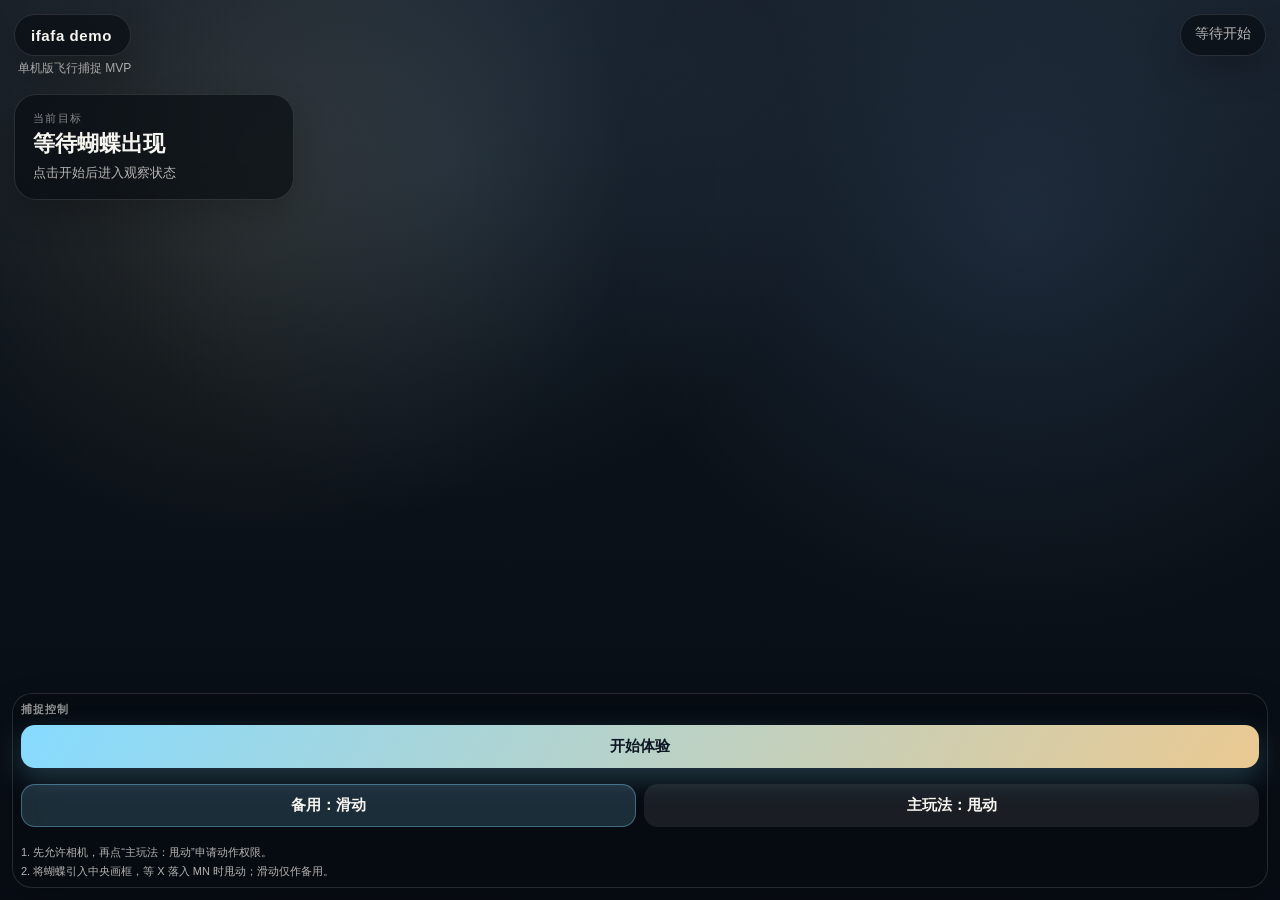
==== commit 39ae1465: "Attach timing HUD to capture frame" ====
--- a/index.html
+++ b/index.html
@@ -59,18 +59,17 @@
       </div>
     </div>
 
-    <div id="captureFrame" class="capture-frame hidden" aria-hidden="true">
-      <div class="capture-frame-core"></div>
-    </div>
+    <div id="captureCluster" class="capture-cluster hidden" aria-hidden="true">
+      <div id="captureFrame" class="capture-frame">
+        <div class="capture-frame-core"></div>
+      </div>
 
-    <div id="timingHud" class="timing-hud hidden" aria-hidden="true">
-      <div class="timing-head">
-        <div class="timing-title">捕获时机</div>
-        <div id="timingMeta" class="timing-meta">主玩法：入框后看准窗口甩动</div>
-      </div>
-      <div id="timingBar" class="timing-bar">
-        <div id="timingWindow" class="timing-window"></div>
-        <div id="timingCursor" class="timing-cursor"></div>
+      <div id="timingHud" class="timing-hud hidden">
+        <div id="timingMeta" class="timing-meta">等待开始</div>
+        <div id="timingBar" class="timing-bar">
+          <div id="timingWindow" class="timing-window"></div>
+          <div id="timingCursor" class="timing-cursor"></div>
+        </div>
       </div>
     </div>
 
@@ -86,16 +85,28 @@
       </div>
     </div>
 
-    <div class="bottom-panel">
-      <button id="startBtn" class="primary-btn">开始体验</button>
-      <div class="modes">
-        <button id="swipeModeBtn" class="mode-btn active">备用：滑动</button>
-        <button id="shakeModeBtn" class="mode-btn">主玩法：甩动</button>
+    <div id="bottomPanel" class="bottom-panel">
+      <div id="panelMini" class="panel-mini hidden">
+        <button id="panelExpandBtn" class="panel-toggle" type="button" aria-expanded="false">
+          <span id="panelMiniLabel" class="panel-mini-label">主玩法：甩动</span>
+          <span class="panel-toggle-hint">点击展开</span>
+        </button>
       </div>
-      <div class="hint">
-        <div>1. 点击“开始体验”后允许相机权限，再点击“主玩法：甩动”申请动作权限。</div>
-        <div>2. 将蝴蝶引入中央画框，等待指针 X 落入高亮窗口 MN。</div>
-        <div>3. 在窗口内快速甩动即可命中；滑动仍保留为备用兜底。</div>
+
+      <div id="bottomPanelExpanded" class="bottom-panel-expanded">
+        <div class="panel-header">
+          <div class="panel-caption">捕捉控制</div>
+          <button id="panelCollapseBtn" class="panel-collapse hidden" type="button">收起</button>
+        </div>
+        <button id="startBtn" class="primary-btn">开始体验</button>
+        <div class="modes">
+          <button id="swipeModeBtn" class="mode-btn active">备用：滑动</button>
+          <button id="shakeModeBtn" class="mode-btn">主玩法：甩动</button>
+        </div>
+        <div class="hint">
+          <div>1. 先允许相机，再点“主玩法：甩动”申请动作权限。</div>
+          <div>2. 将蝴蝶引入中央画框，等 X 落入 MN 时甩动；滑动仅作备用。</div>
+        </div>
       </div>
     </div>
   </div>
--- a/styles.css
+++ b/styles.css
@@ -22,6 +22,7 @@
   margin: 0;
   padding: 0;
   width: 100%;
+  min-height: 100%;
   height: 100%;
   background: radial-gradient(circle at top, #1a2330 0%, #090f15 60%, #05070b 100%);
   color: var(--text);
@@ -37,6 +38,7 @@
   position: relative;
   width: 100vw;
   height: 100vh;
+  height: 100dvh;
   overflow: hidden;
   background: #000;
   isolation: isolate;
@@ -74,10 +76,9 @@
 .topbar,
 .flight-card,
 .bottom-panel,
-.timing-hud,
 .toast,
 .result-card,
-#captureFrame {
+#captureCluster {
   z-index: 12;
 }
 
@@ -395,19 +396,27 @@
   transform: rotate(22deg);
 }
 
+.capture-cluster {
+  position: absolute;
+  left: 50%;
+  top: 34.5%;
+  display: flex;
+  flex-direction: column;
+  align-items: center;
+  gap: 10px;
+  transform: translate(-50%, -50%);
+  pointer-events: none;
+}
+
 .capture-frame {
-  position: absolute;
-  left: 50%;
-  top: 36%;
+  position: relative;
   width: 132px;
   height: 132px;
-  transform: translate(-50%, -50%);
   border-radius: 26px;
   border: 1.5px solid rgba(255, 255, 255, 0.22);
   box-shadow:
     0 0 0 8px rgba(255, 255, 255, 0.04),
     0 0 30px rgba(136, 215, 255, 0.14);
-  pointer-events: none;
   overflow: hidden;
 }
 
@@ -481,49 +490,39 @@
   border-color: rgba(154, 244, 197, 0.96);
 }
 
+.capture-cluster.is-passive {
+  opacity: 0.6;
+}
+
 .timing-hud {
-  position: absolute;
-  left: 14px;
-  right: 14px;
-  bottom: calc(max(14px, env(safe-area-inset-bottom)) + 180px);
-  border-radius: 22px;
-  padding: 14px 16px;
+  position: relative;
+  width: 122px;
+  border-radius: 16px;
+  padding: 8px 8px 10px;
   background: rgba(7, 11, 17, 0.7);
   border: 1px solid var(--line);
   backdrop-filter: blur(16px);
   -webkit-backdrop-filter: blur(16px);
-  box-shadow: 0 14px 34px rgba(0, 0, 0, 0.22);
+  box-shadow: 0 10px 22px rgba(0, 0, 0, 0.2);
 }
 
 .timing-hud.is-shake-active {
   border-color: rgba(136, 215, 255, 0.22);
 }
 
-.timing-head {
-  display: flex;
-  justify-content: space-between;
-  gap: 10px;
-  align-items: center;
-}
-
-.timing-title {
-  font-size: 13px;
+.timing-meta {
+  min-height: 15px;
+  font-size: 10px;
   font-weight: 700;
-  letter-spacing: 0.08em;
-  text-transform: uppercase;
-  color: rgba(246, 244, 239, 0.8);
-}
-
-.timing-meta {
-  font-size: 12px;
+  letter-spacing: 0.02em;
   color: var(--muted);
-  text-align: right;
+  text-align: center;
 }
 
 .timing-bar {
   position: relative;
-  margin-top: 12px;
-  height: 18px;
+  margin-top: 6px;
+  height: 12px;
   border-radius: 999px;
   border: 1px solid rgba(255, 255, 255, 0.18);
   background: rgba(255, 255, 255, 0.06);
@@ -542,23 +541,110 @@
 
 .timing-cursor {
   position: absolute;
-  top: calc(100% + 7px);
+  top: calc(100% + 4px);
   width: 0;
   height: 0;
-  border-left: 12px solid transparent;
-  border-right: 12px solid transparent;
-  border-bottom: 18px solid rgba(79, 178, 255, 0.94);
+  border-left: 8px solid transparent;
+  border-right: 8px solid transparent;
+  border-bottom: 12px solid rgba(79, 178, 255, 0.94);
   transform: translateX(-50%);
   filter: drop-shadow(0 4px 10px rgba(79, 178, 255, 0.28));
 }
 
+.timing-hud.is-ready {
+  border-color: rgba(154, 244, 197, 0.5);
+  box-shadow: 0 10px 24px rgba(154, 244, 197, 0.16);
+}
+
+.timing-hud.is-ready .timing-meta {
+  color: rgba(154, 244, 197, 0.96);
+}
+
+.timing-hud.is-miss {
+  border-color: rgba(255, 110, 76, 0.6);
+  box-shadow: 0 10px 24px rgba(255, 110, 76, 0.14);
+}
+
 .bottom-panel {
   position: absolute;
-  left: 14px;
-  right: 14px;
-  bottom: max(14px, env(safe-area-inset-bottom));
-  border-radius: 24px;
-  padding: 16px;
+  left: 12px;
+  right: 12px;
+  bottom: max(12px, env(safe-area-inset-bottom));
+  border-radius: 20px;
+  padding: 8px;
+}
+
+.bottom-panel.is-collapsed {
+  padding: 0;
+  background: transparent;
+  border: none;
+  box-shadow: none;
+  backdrop-filter: none;
+  -webkit-backdrop-filter: none;
+}
+
+.bottom-panel-expanded {
+  display: grid;
+  gap: 8px;
+}
+
+.panel-mini {
+  display: block;
+}
+
+.panel-header {
+  display: flex;
+  align-items: center;
+  justify-content: space-between;
+  gap: 10px;
+}
+
+.panel-caption {
+  font-size: 11px;
+  font-weight: 700;
+  letter-spacing: 0.08em;
+  text-transform: uppercase;
+  color: rgba(246, 244, 239, 0.58);
+}
+
+.panel-toggle,
+.panel-collapse {
+  appearance: none;
+  border: none;
+  background: transparent;
+  color: var(--text);
+  font: inherit;
+}
+
+.panel-toggle {
+  width: 100%;
+  display: flex;
+  align-items: center;
+  justify-content: space-between;
+  gap: 12px;
+  min-height: 44px;
+  border-radius: 16px;
+  padding: 12px 14px;
+  background: var(--panel);
+  border: 1px solid var(--line);
+  backdrop-filter: blur(16px);
+  -webkit-backdrop-filter: blur(16px);
+  box-shadow: 0 14px 28px rgba(0, 0, 0, 0.2);
+}
+
+.panel-mini-label {
+  font-size: 13px;
+  font-weight: 700;
+}
+
+.panel-toggle-hint,
+.panel-collapse {
+  font-size: 11px;
+  color: var(--muted);
+}
+
+.panel-collapse {
+  padding: 6px 8px;
 }
 
 .primary-btn,
@@ -566,9 +652,9 @@
 .mode-btn {
   appearance: none;
   border: none;
-  border-radius: 16px;
-  padding: 14px 16px;
-  font-size: 16px;
+  border-radius: 14px;
+  padding: 12px 14px;
+  font-size: 15px;
   font-weight: 700;
 }
 
@@ -588,8 +674,8 @@
 .modes {
   display: grid;
   grid-template-columns: 1fr 1fr;
-  gap: 10px;
-  margin-top: 10px;
+  gap: 8px;
+  margin-top: 8px;
 }
 
 .mode-btn {
@@ -603,12 +689,12 @@
 }
 
 .hint {
-  margin-top: 12px;
+  margin-top: 10px;
   display: grid;
-  gap: 6px;
+  gap: 4px;
   color: var(--muted);
-  font-size: 12px;
-  line-height: 1.45;
+  font-size: 11px;
+  line-height: 1.38;
 }
 
 .toast {
@@ -769,7 +855,43 @@
     font-size: 26px;
   }
 
-  .timing-meta {
-    max-width: 58%;
-  }
-}
+  .panel-mini-label {
+    font-size: 12px;
+  }
+}
+
+@media (max-height: 820px) {
+  .flight-card {
+    top: max(88px, calc(env(safe-area-inset-top) + 72px));
+    width: min(256px, calc(100vw - 28px));
+    padding: 14px 16px;
+  }
+
+  .specimen-name {
+    font-size: 20px;
+  }
+
+  .capture-cluster {
+    top: 33.5%;
+  }
+
+  .capture-frame {
+    width: 124px;
+    height: 124px;
+  }
+
+  .timing-hud {
+    width: 116px;
+    padding: 7px 8px 9px;
+  }
+
+  .bottom-panel {
+    padding: 7px;
+  }
+
+  .primary-btn,
+  .secondary-btn,
+  .mode-btn {
+    padding: 11px 12px;
+  }
+}
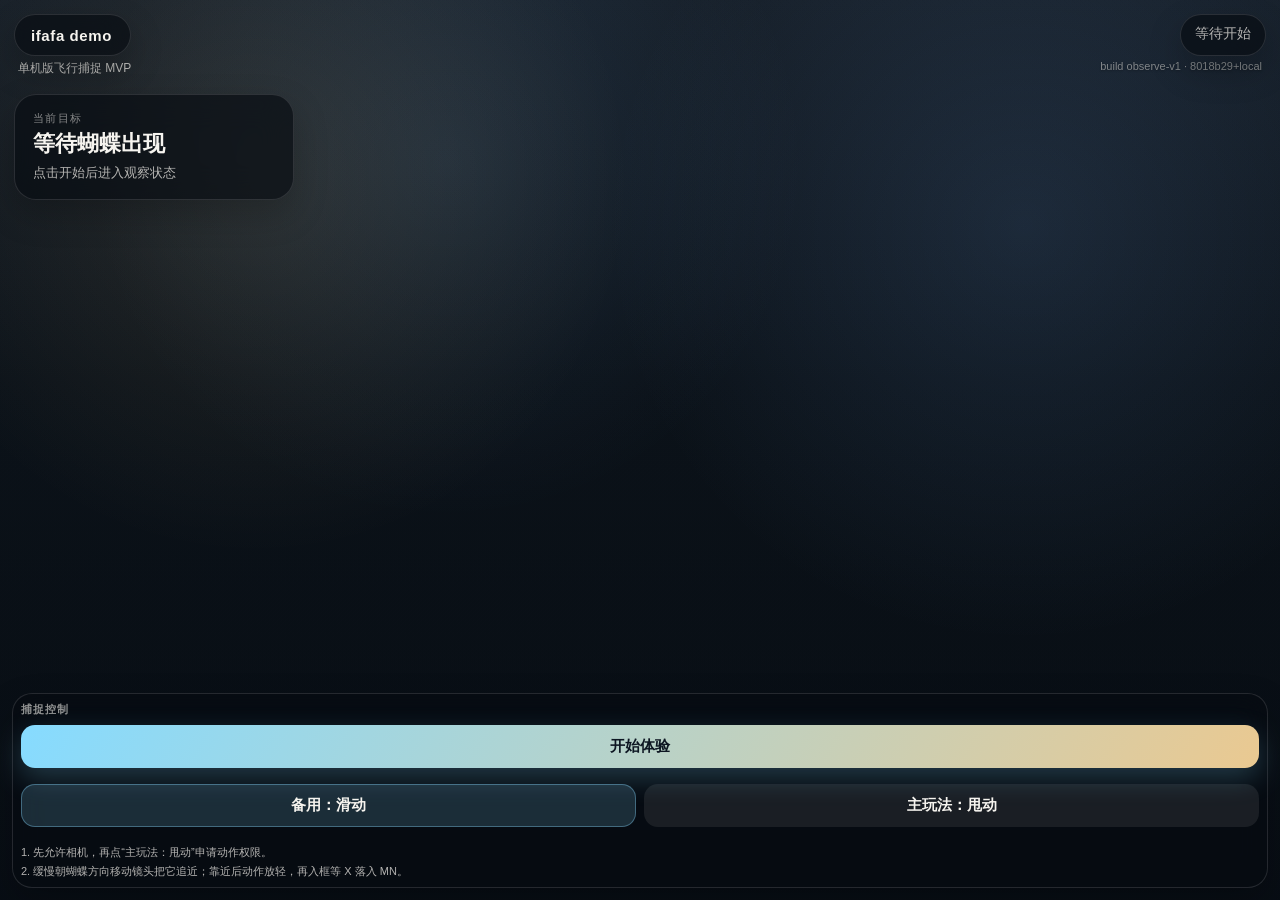
==== commit 3f0ad7d5: "Advance observation-window demo baseline" ====
--- a/index.html
+++ b/index.html
@@ -19,7 +19,10 @@
         <div class="brand">ifafa demo</div>
         <div class="brand-subtitle">单机版飞行捕捉 MVP</div>
       </div>
-      <div id="status" class="status">等待开始</div>
+      <div class="status-group">
+        <div id="status" class="status">等待开始</div>
+        <div id="buildStamp" class="build-stamp" aria-label="build version">build observe-v1 · 8018b29+local</div>
+      </div>
     </div>
 
     <div class="flight-card">
@@ -105,7 +108,7 @@
         </div>
         <div class="hint">
           <div>1. 先允许相机，再点“主玩法：甩动”申请动作权限。</div>
-          <div>2. 将蝴蝶引入中央画框，等 X 落入 MN 时甩动；滑动仅作备用。</div>
+          <div>2. 缓慢朝蝴蝶方向移动镜头把它追近；靠近后动作放轻，再入框等 X 落入 MN。</div>
         </div>
       </div>
     </div>
--- a/styles.css
+++ b/styles.css
@@ -93,6 +93,13 @@
   align-items: flex-start;
 }
 
+.status-group {
+  display: flex;
+  flex-direction: column;
+  align-items: flex-end;
+  gap: 4px;
+}
+
 .brand-group {
   display: flex;
   flex-direction: column;
@@ -137,6 +144,15 @@
   font-size: 14px;
   color: var(--muted);
   text-align: right;
+}
+
+.build-stamp {
+  padding-right: 4px;
+  font-size: 11px;
+  line-height: 1.2;
+  color: rgba(246, 244, 239, 0.48);
+  text-align: right;
+  text-shadow: 0 1px 2px rgba(0, 0, 0, 0.28);
 }
 
 .flight-card {
@@ -397,22 +413,24 @@
 }
 
 .capture-cluster {
+  --frame-size: 156px;
+  --frame-size-compact: 142px;
   position: absolute;
   left: 50%;
-  top: 34.5%;
+  top: 33.5%;
   display: flex;
   flex-direction: column;
   align-items: center;
-  gap: 10px;
+  gap: 8px;
   transform: translate(-50%, -50%);
   pointer-events: none;
 }
 
 .capture-frame {
   position: relative;
-  width: 132px;
-  height: 132px;
-  border-radius: 26px;
+  width: var(--frame-size);
+  height: var(--frame-size);
+  border-radius: 30px;
   border: 1.5px solid rgba(255, 255, 255, 0.22);
   box-shadow:
     0 0 0 8px rgba(255, 255, 255, 0.04),
@@ -426,49 +444,49 @@
 .capture-frame-core::after {
   content: "";
   position: absolute;
-  width: 22px;
-  height: 22px;
+  width: 26px;
+  height: 26px;
   border-color: rgba(136, 215, 255, 0.88);
 }
 
 .capture-frame::before {
-  left: 8px;
-  top: 8px;
-  border-left: 3px solid;
-  border-top: 3px solid;
-  border-top-left-radius: 14px;
+  left: 10px;
+  top: 10px;
+  border-left: 4px solid;
+  border-top: 4px solid;
+  border-top-left-radius: 16px;
 }
 
 .capture-frame::after {
-  right: 8px;
-  top: 8px;
-  border-right: 3px solid;
-  border-top: 3px solid;
-  border-top-right-radius: 14px;
+  right: 10px;
+  top: 10px;
+  border-right: 4px solid;
+  border-top: 4px solid;
+  border-top-right-radius: 16px;
 }
 
 .capture-frame-core::before {
-  left: 8px;
-  bottom: 8px;
-  border-left: 3px solid;
-  border-bottom: 3px solid;
-  border-bottom-left-radius: 14px;
+  left: 10px;
+  bottom: 10px;
+  border-left: 4px solid;
+  border-bottom: 4px solid;
+  border-bottom-left-radius: 16px;
 }
 
 .capture-frame-core::after {
-  right: 8px;
-  bottom: 8px;
-  border-right: 3px solid;
-  border-bottom: 3px solid;
-  border-bottom-right-radius: 14px;
+  right: 10px;
+  bottom: 10px;
+  border-right: 4px solid;
+  border-bottom: 4px solid;
+  border-bottom-right-radius: 16px;
 }
 
 .capture-frame-core {
   position: absolute;
   inset: 0;
   background:
-    radial-gradient(circle at center, rgba(136, 215, 255, 0.08), transparent 58%),
-    linear-gradient(180deg, rgba(255, 255, 255, 0.04), rgba(255, 255, 255, 0.02));
+    radial-gradient(circle at center, rgba(136, 215, 255, 0.05), transparent 62%),
+    linear-gradient(180deg, rgba(255, 255, 255, 0.025), rgba(255, 255, 255, 0.012));
 }
 
 .capture-frame.is-active {
@@ -496,36 +514,37 @@
 
 .timing-hud {
   position: relative;
-  width: 122px;
-  border-radius: 16px;
-  padding: 8px 8px 10px;
-  background: rgba(7, 11, 17, 0.7);
-  border: 1px solid var(--line);
-  backdrop-filter: blur(16px);
-  -webkit-backdrop-filter: blur(16px);
-  box-shadow: 0 10px 22px rgba(0, 0, 0, 0.2);
+  width: 132px;
+  border-radius: 15px;
+  padding: 5px 6px 8px;
+  background: rgba(7, 11, 17, 0.16);
+  border: 1px solid rgba(255, 255, 255, 0.12);
+  backdrop-filter: blur(6px);
+  -webkit-backdrop-filter: blur(6px);
+  box-shadow: 0 6px 14px rgba(0, 0, 0, 0.08);
 }
 
 .timing-hud.is-shake-active {
-  border-color: rgba(136, 215, 255, 0.22);
+  border-color: rgba(136, 215, 255, 0.26);
 }
 
 .timing-meta {
-  min-height: 15px;
+  min-height: 14px;
   font-size: 10px;
   font-weight: 700;
   letter-spacing: 0.02em;
-  color: var(--muted);
+  color: rgba(246, 244, 239, 0.92);
   text-align: center;
+  text-shadow: 0 1px 3px rgba(0, 0, 0, 0.35);
 }
 
 .timing-bar {
   position: relative;
-  margin-top: 6px;
+  margin-top: 4px;
   height: 12px;
   border-radius: 999px;
-  border: 1px solid rgba(255, 255, 255, 0.18);
-  background: rgba(255, 255, 255, 0.06);
+  border: 1px solid rgba(255, 255, 255, 0.24);
+  background: rgba(255, 255, 255, 0.12);
   overflow: visible;
 }
 
@@ -534,9 +553,9 @@
   top: 0;
   bottom: 0;
   border-radius: 999px;
-  border: 1px solid rgba(255, 110, 76, 0.72);
-  background: rgba(255, 110, 76, 0.28);
-  box-shadow: 0 0 18px rgba(255, 110, 76, 0.16);
+  border: 1px solid rgba(255, 125, 93, 0.82);
+  background: rgba(255, 125, 93, 0.34);
+  box-shadow: 0 0 14px rgba(255, 125, 93, 0.14);
 }
 
 .timing-cursor {
@@ -548,12 +567,13 @@
   border-right: 8px solid transparent;
   border-bottom: 12px solid rgba(79, 178, 255, 0.94);
   transform: translateX(-50%);
-  filter: drop-shadow(0 4px 10px rgba(79, 178, 255, 0.28));
+  filter: drop-shadow(0 3px 8px rgba(79, 178, 255, 0.24));
 }
 
 .timing-hud.is-ready {
-  border-color: rgba(154, 244, 197, 0.5);
-  box-shadow: 0 10px 24px rgba(154, 244, 197, 0.16);
+  border-color: rgba(154, 244, 197, 0.58);
+  background: rgba(19, 41, 33, 0.18);
+  box-shadow: 0 8px 18px rgba(154, 244, 197, 0.14);
 }
 
 .timing-hud.is-ready .timing-meta {
@@ -561,8 +581,9 @@
 }
 
 .timing-hud.is-miss {
-  border-color: rgba(255, 110, 76, 0.6);
-  box-shadow: 0 10px 24px rgba(255, 110, 76, 0.14);
+  border-color: rgba(255, 110, 76, 0.68);
+  background: rgba(56, 22, 18, 0.2);
+  box-shadow: 0 8px 18px rgba(255, 110, 76, 0.12);
 }
 
 .bottom-panel {
@@ -872,17 +893,17 @@
   }
 
   .capture-cluster {
-    top: 33.5%;
+    top: 32.5%;
   }
 
   .capture-frame {
+    width: var(--frame-size-compact);
+    height: var(--frame-size-compact);
+  }
+
+  .timing-hud {
     width: 124px;
-    height: 124px;
-  }
-
-  .timing-hud {
-    width: 116px;
-    padding: 7px 8px 9px;
+    padding: 5px 6px 8px;
   }
 
   .bottom-panel {
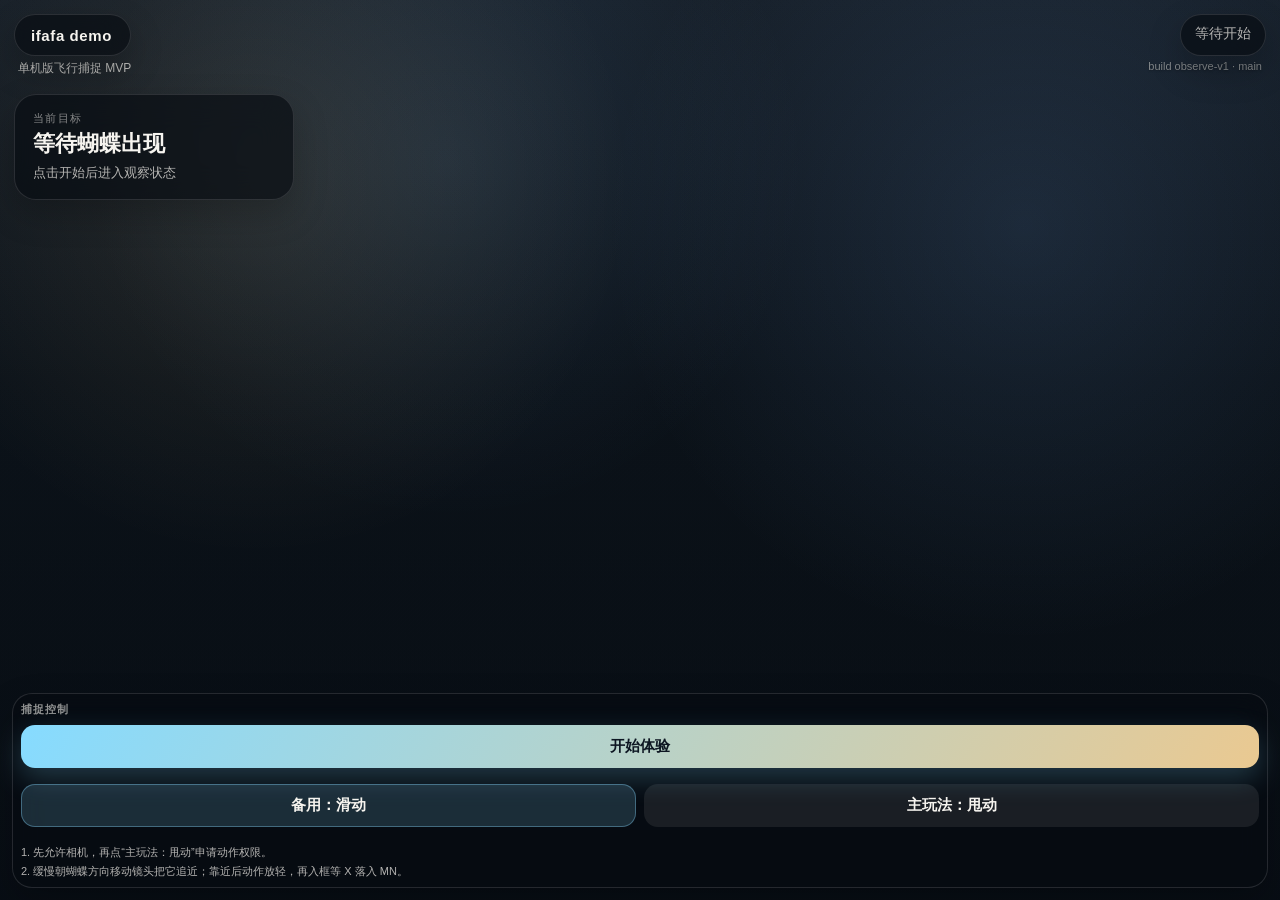
==== commit 5a988a0e: "Fix build stamp consistency" ====
--- a/index.html
+++ b/index.html
@@ -21,7 +21,7 @@
       </div>
       <div class="status-group">
         <div id="status" class="status">等待开始</div>
-        <div id="buildStamp" class="build-stamp" aria-label="build version">build observe-v1 · 8018b29+local</div>
+        <div id="buildStamp" class="build-stamp" aria-label="build version"></div>
       </div>
     </div>
 
